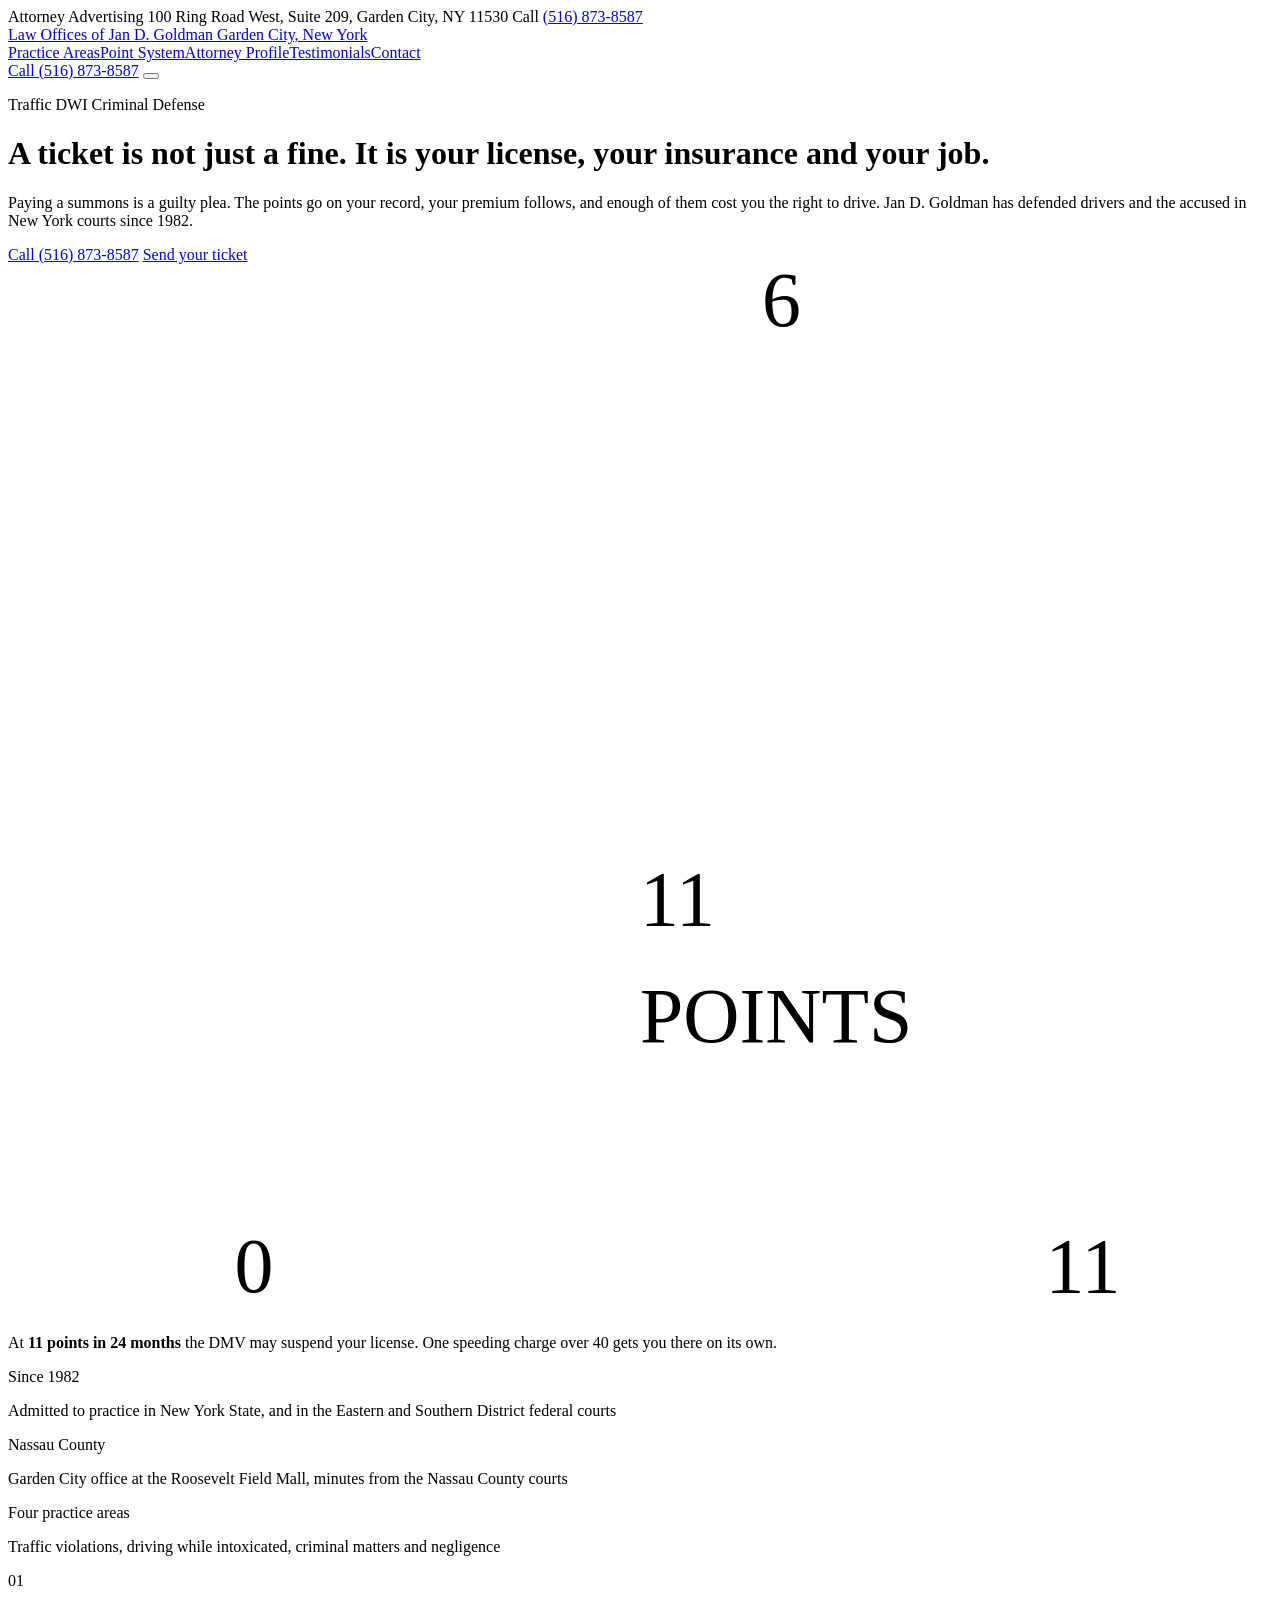
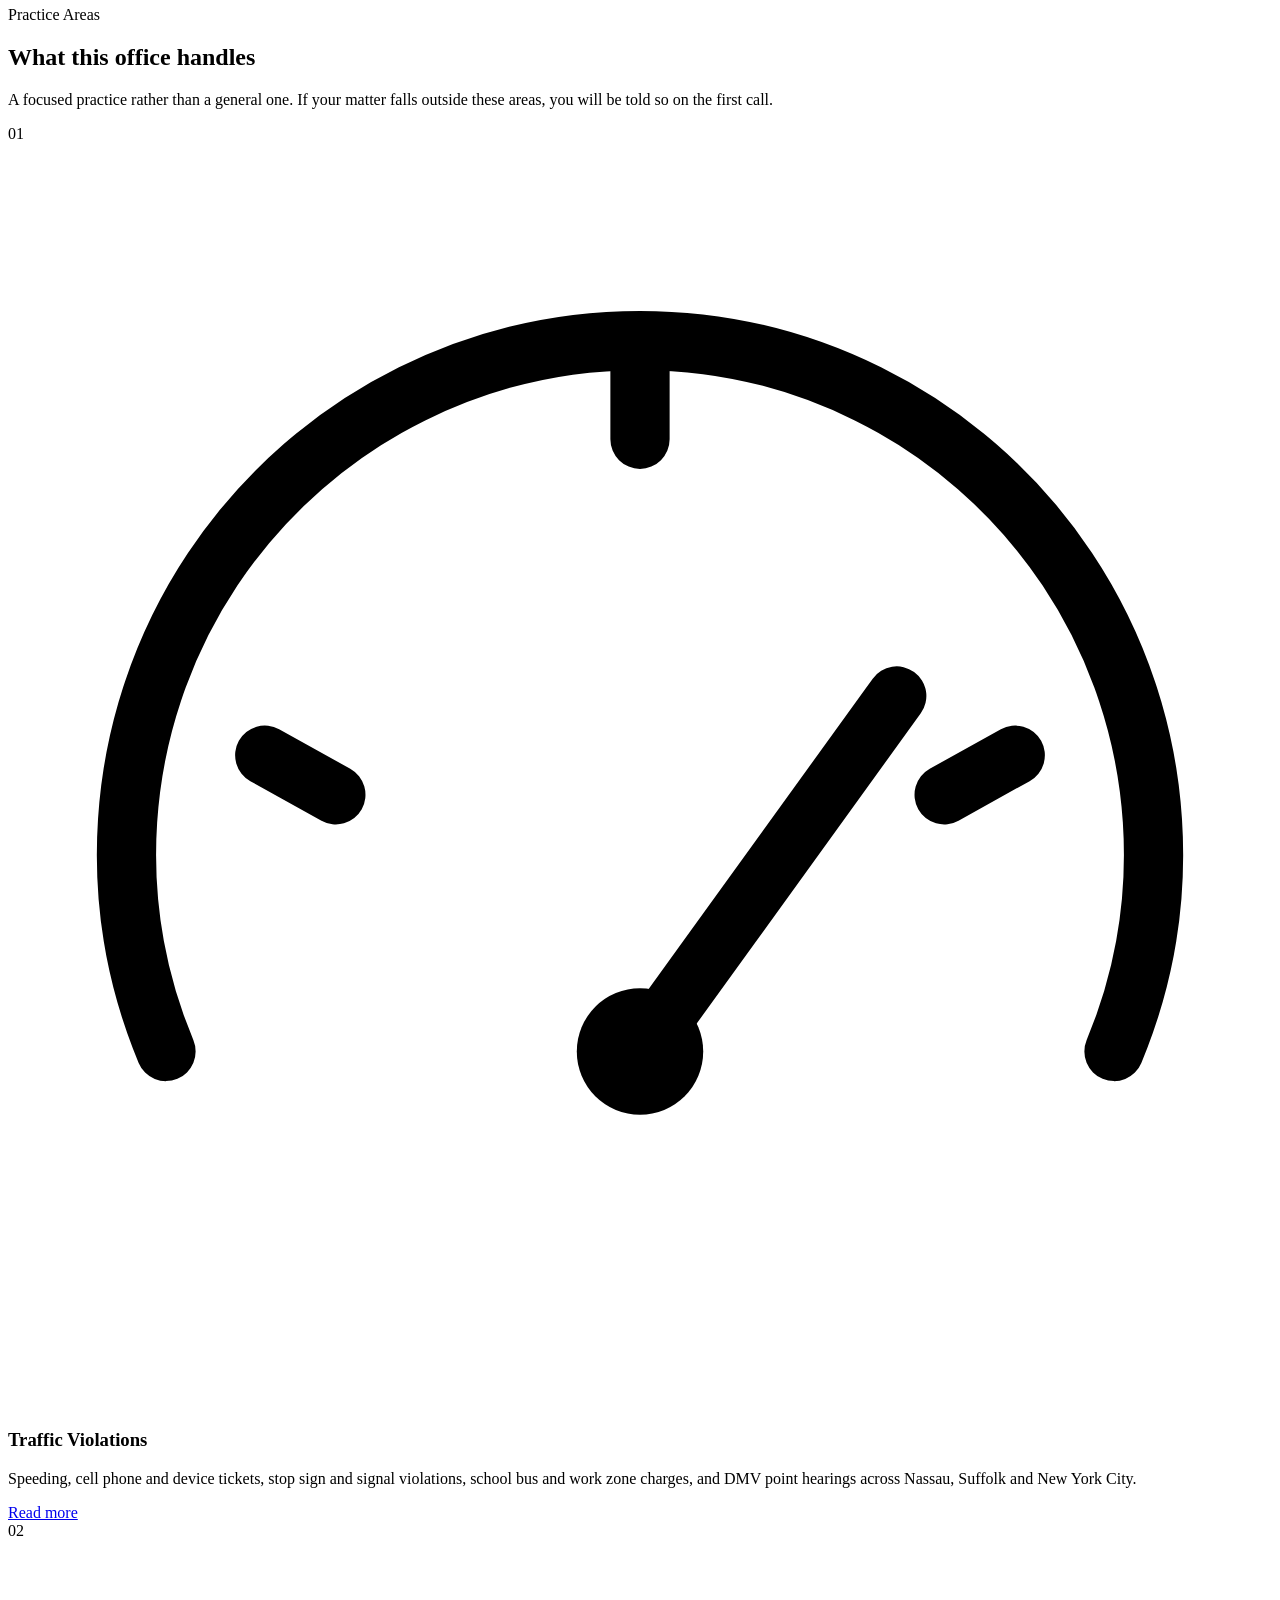
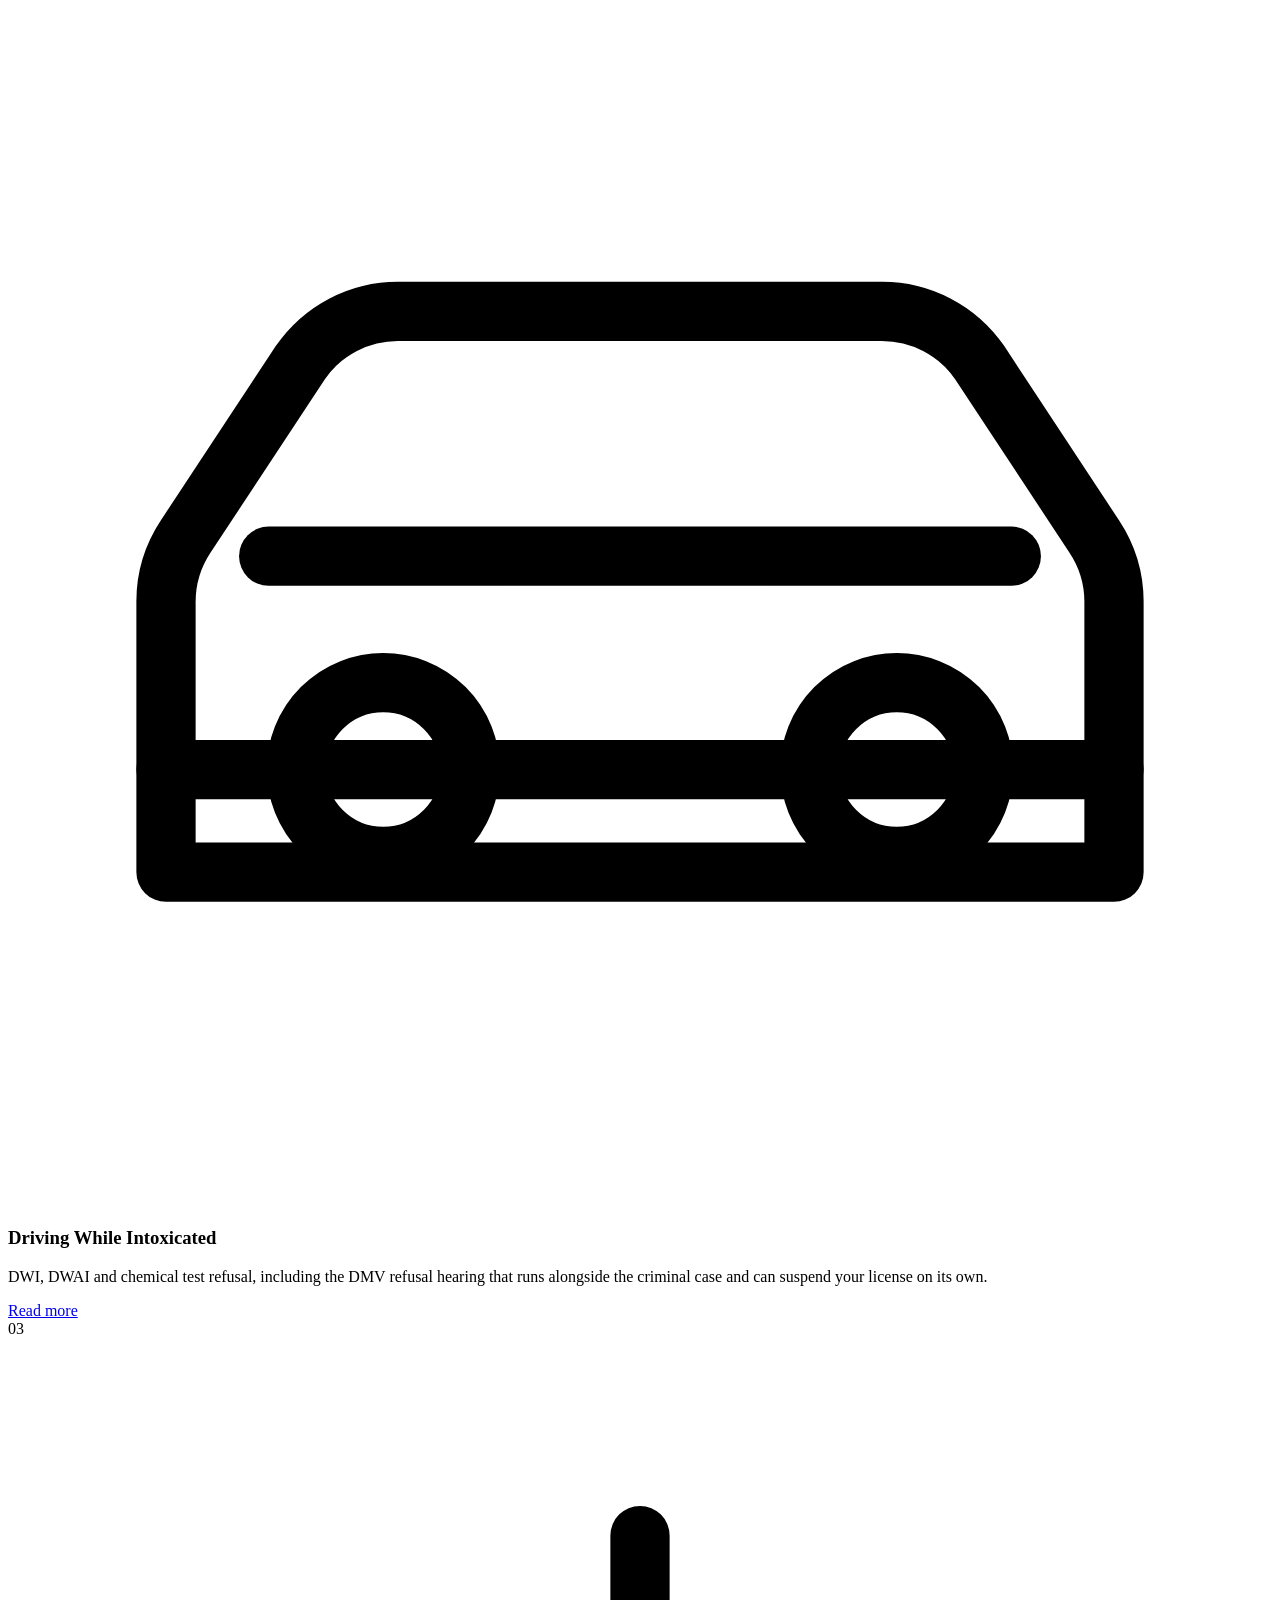
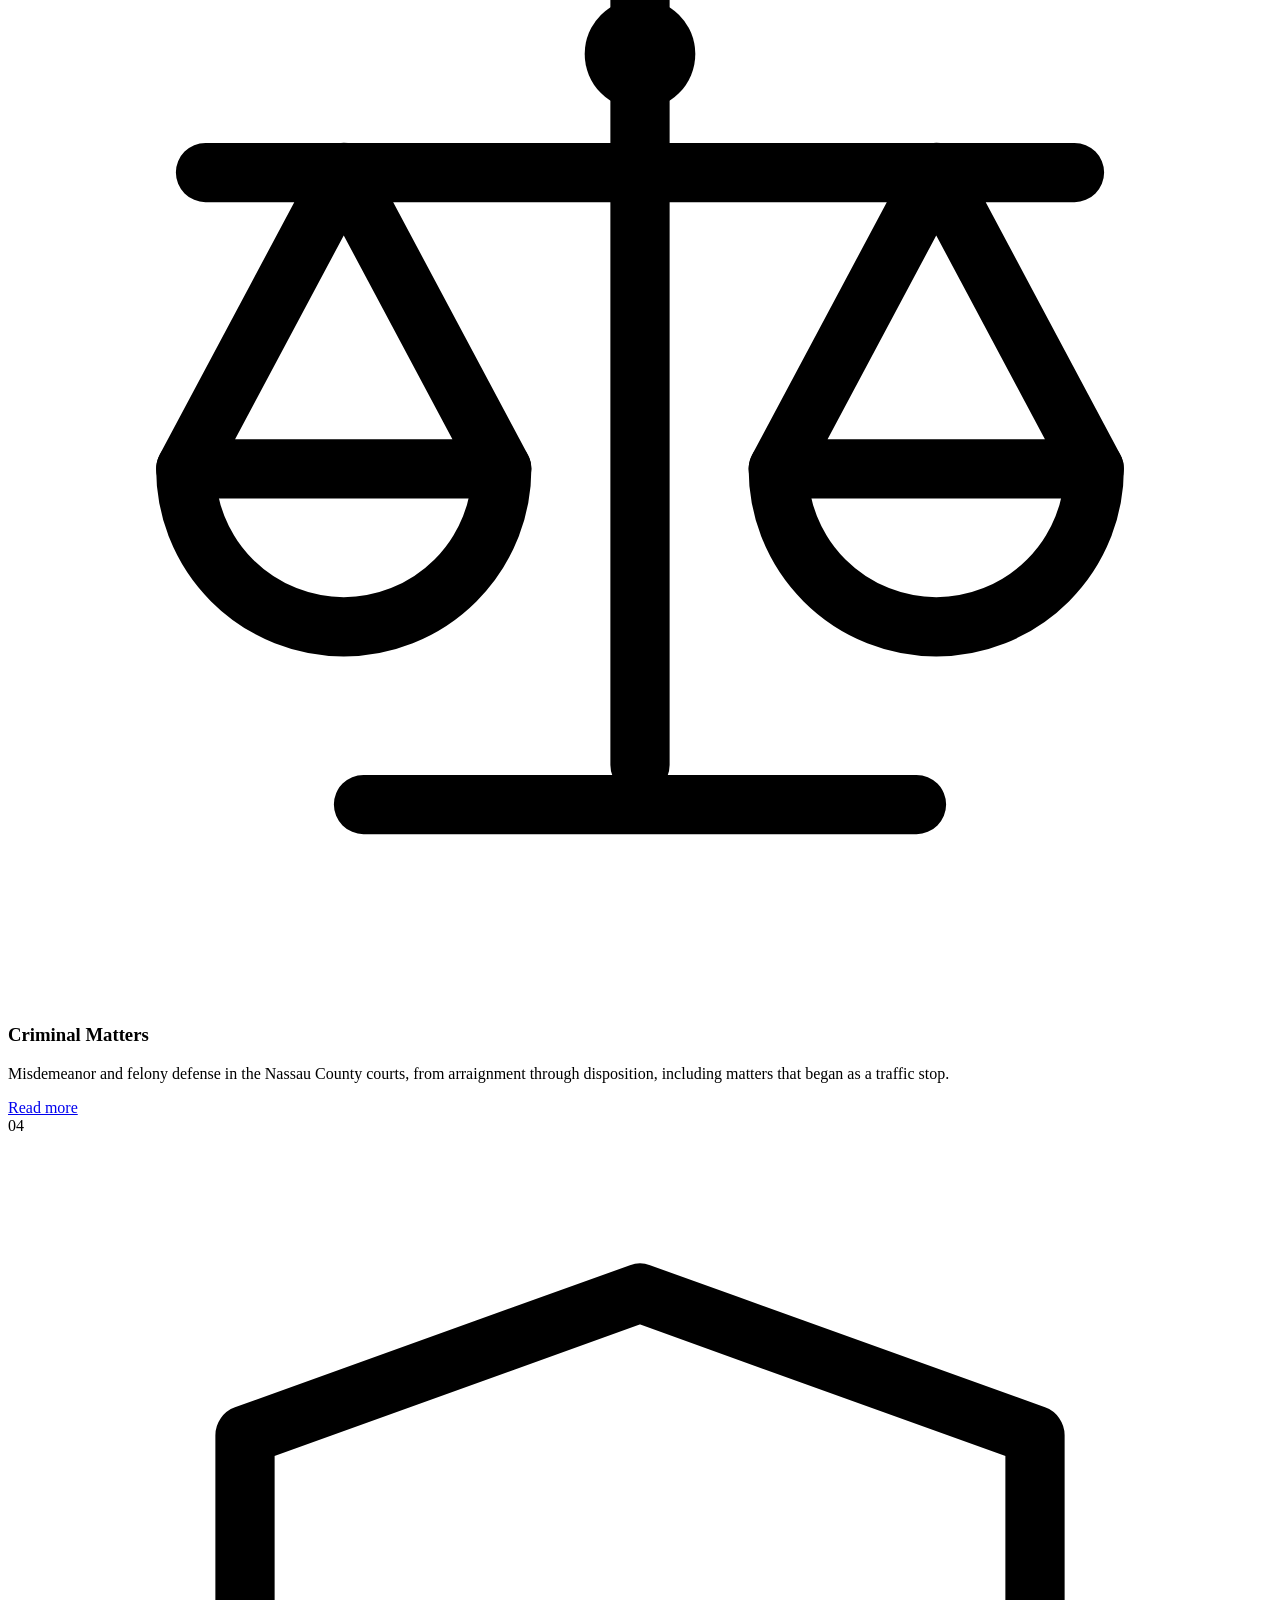
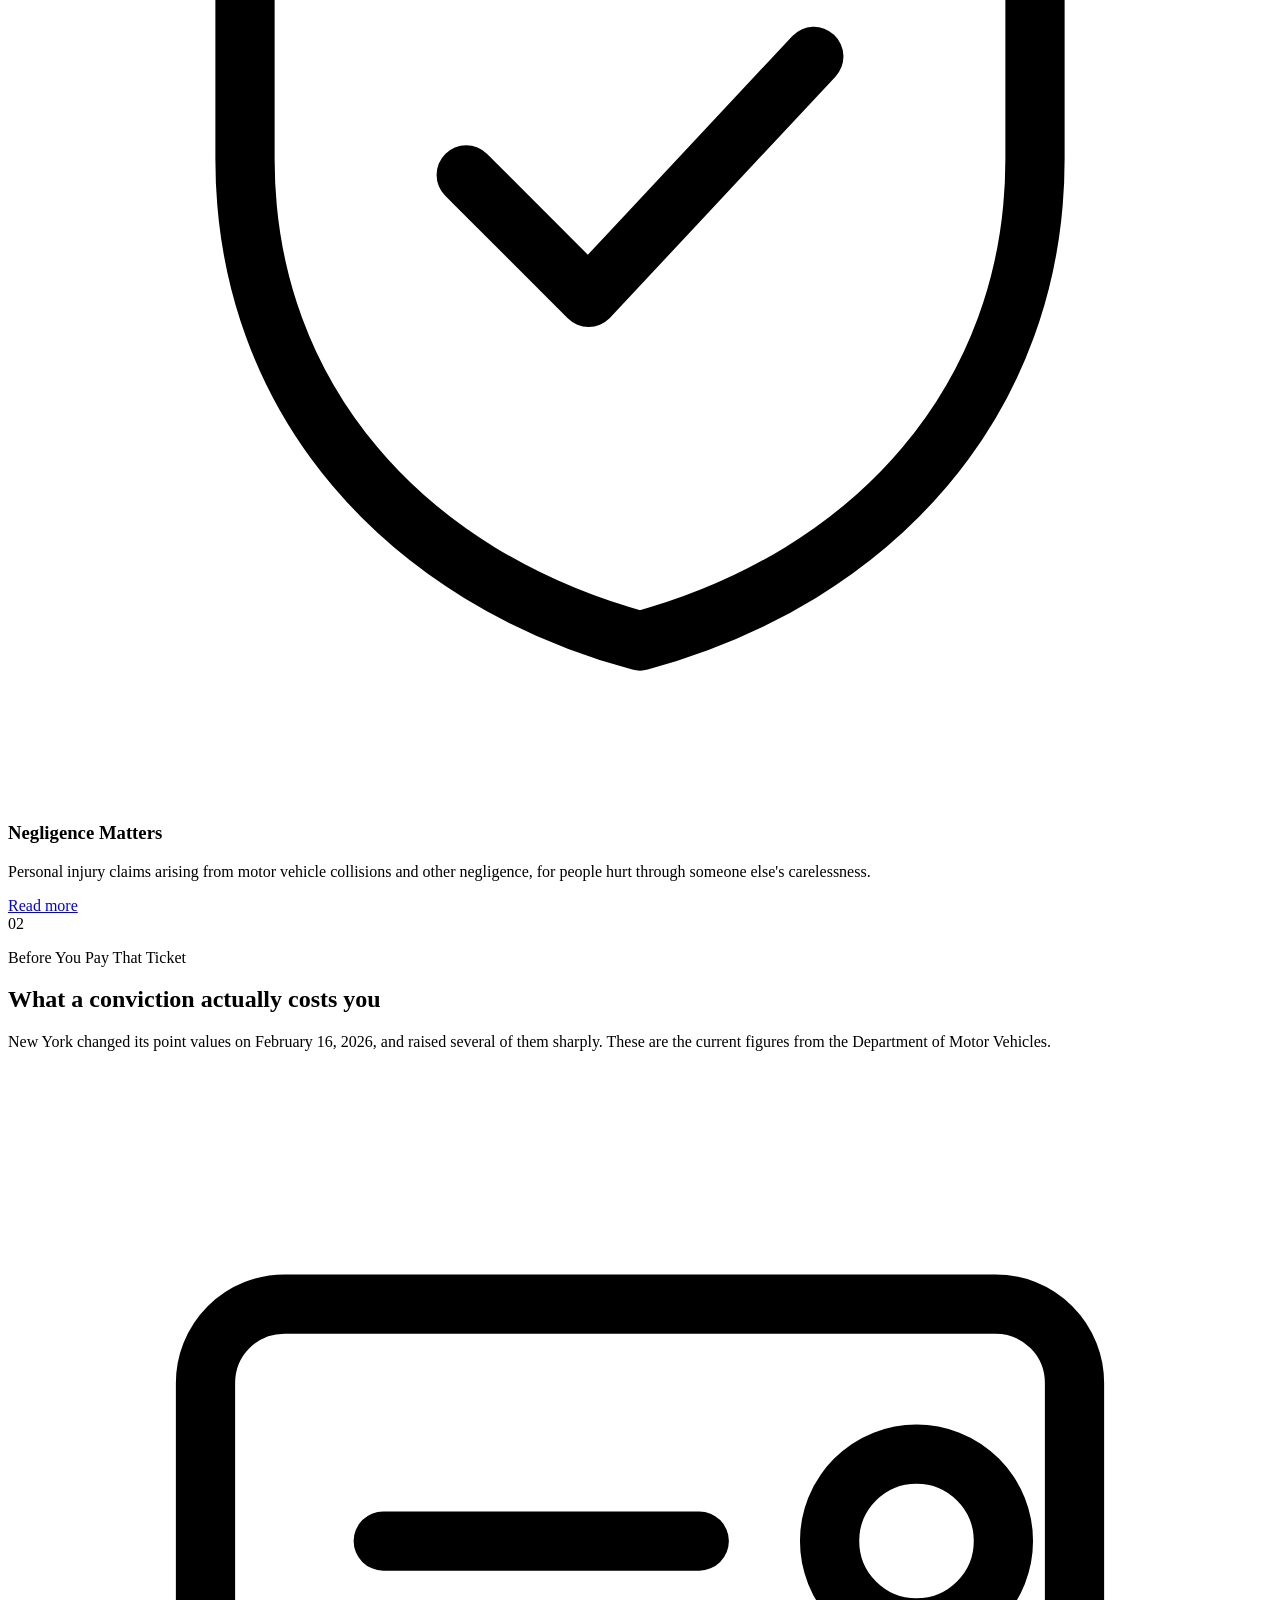
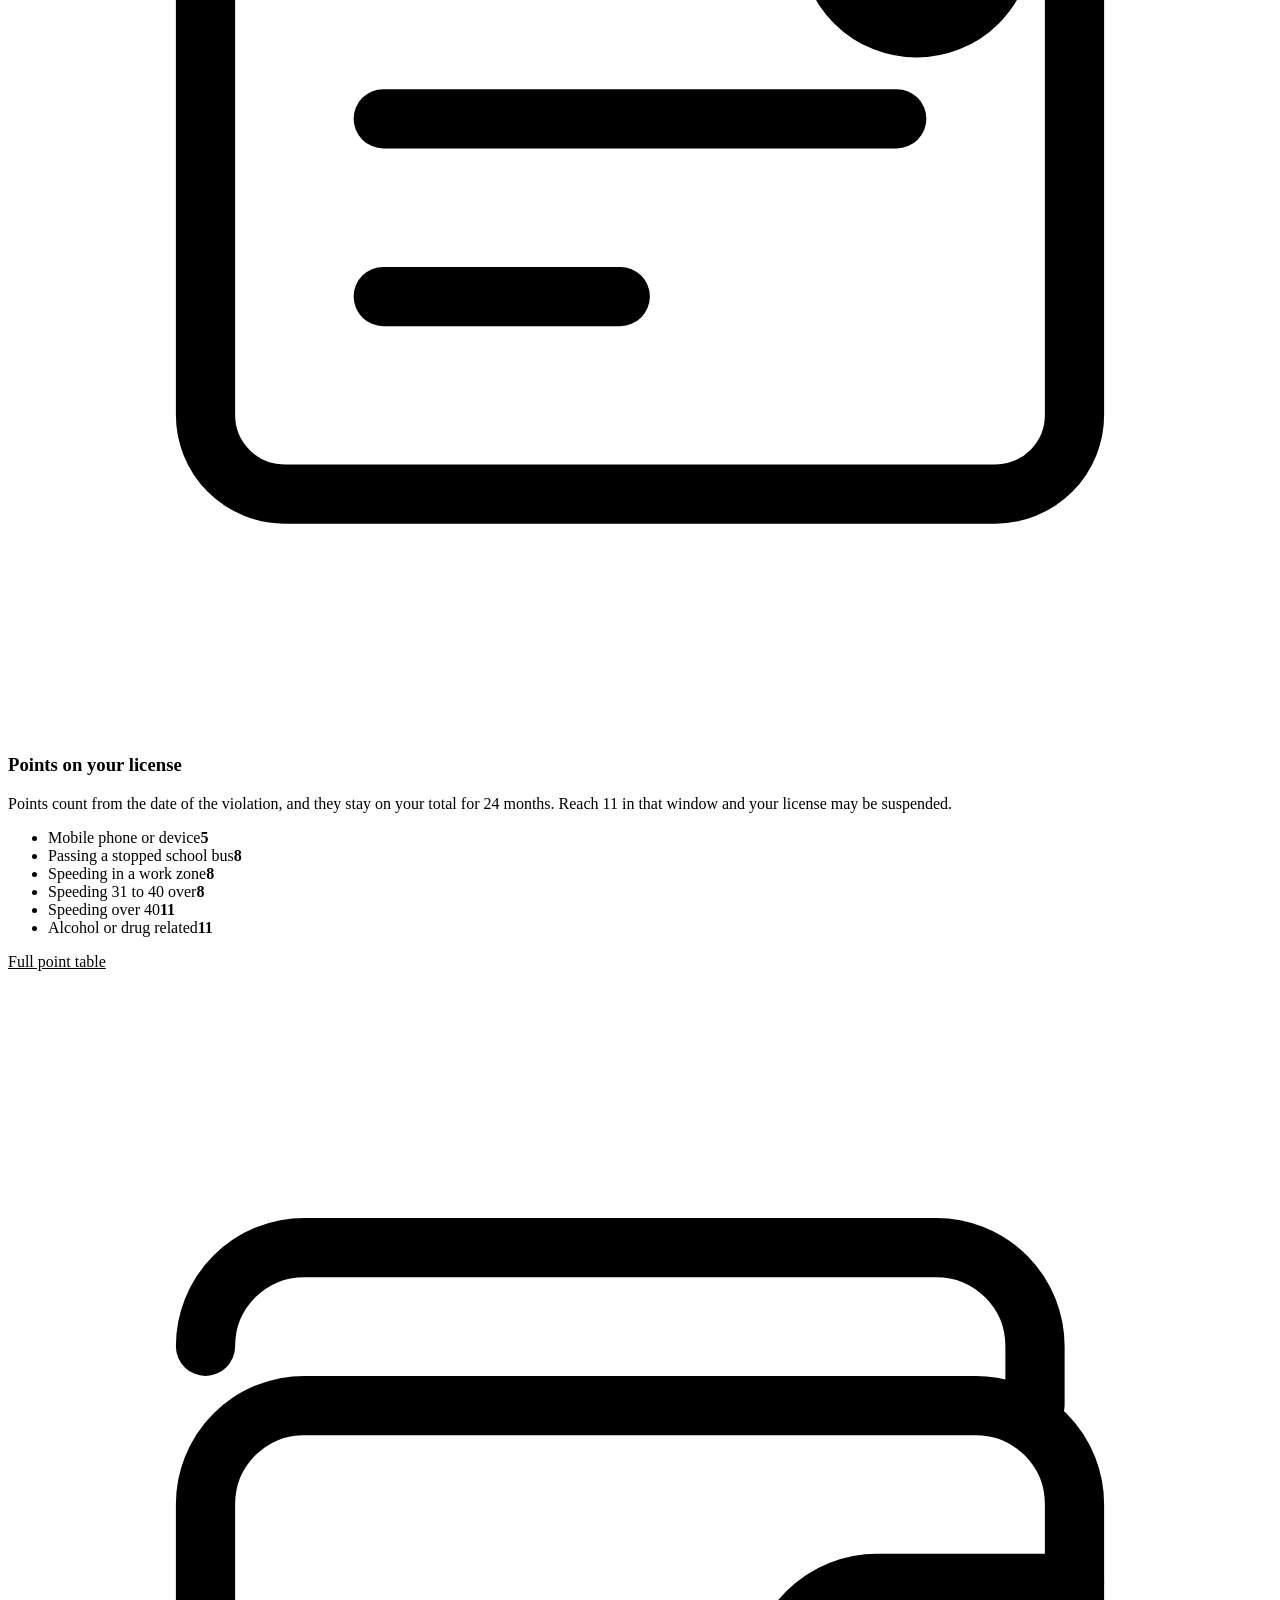
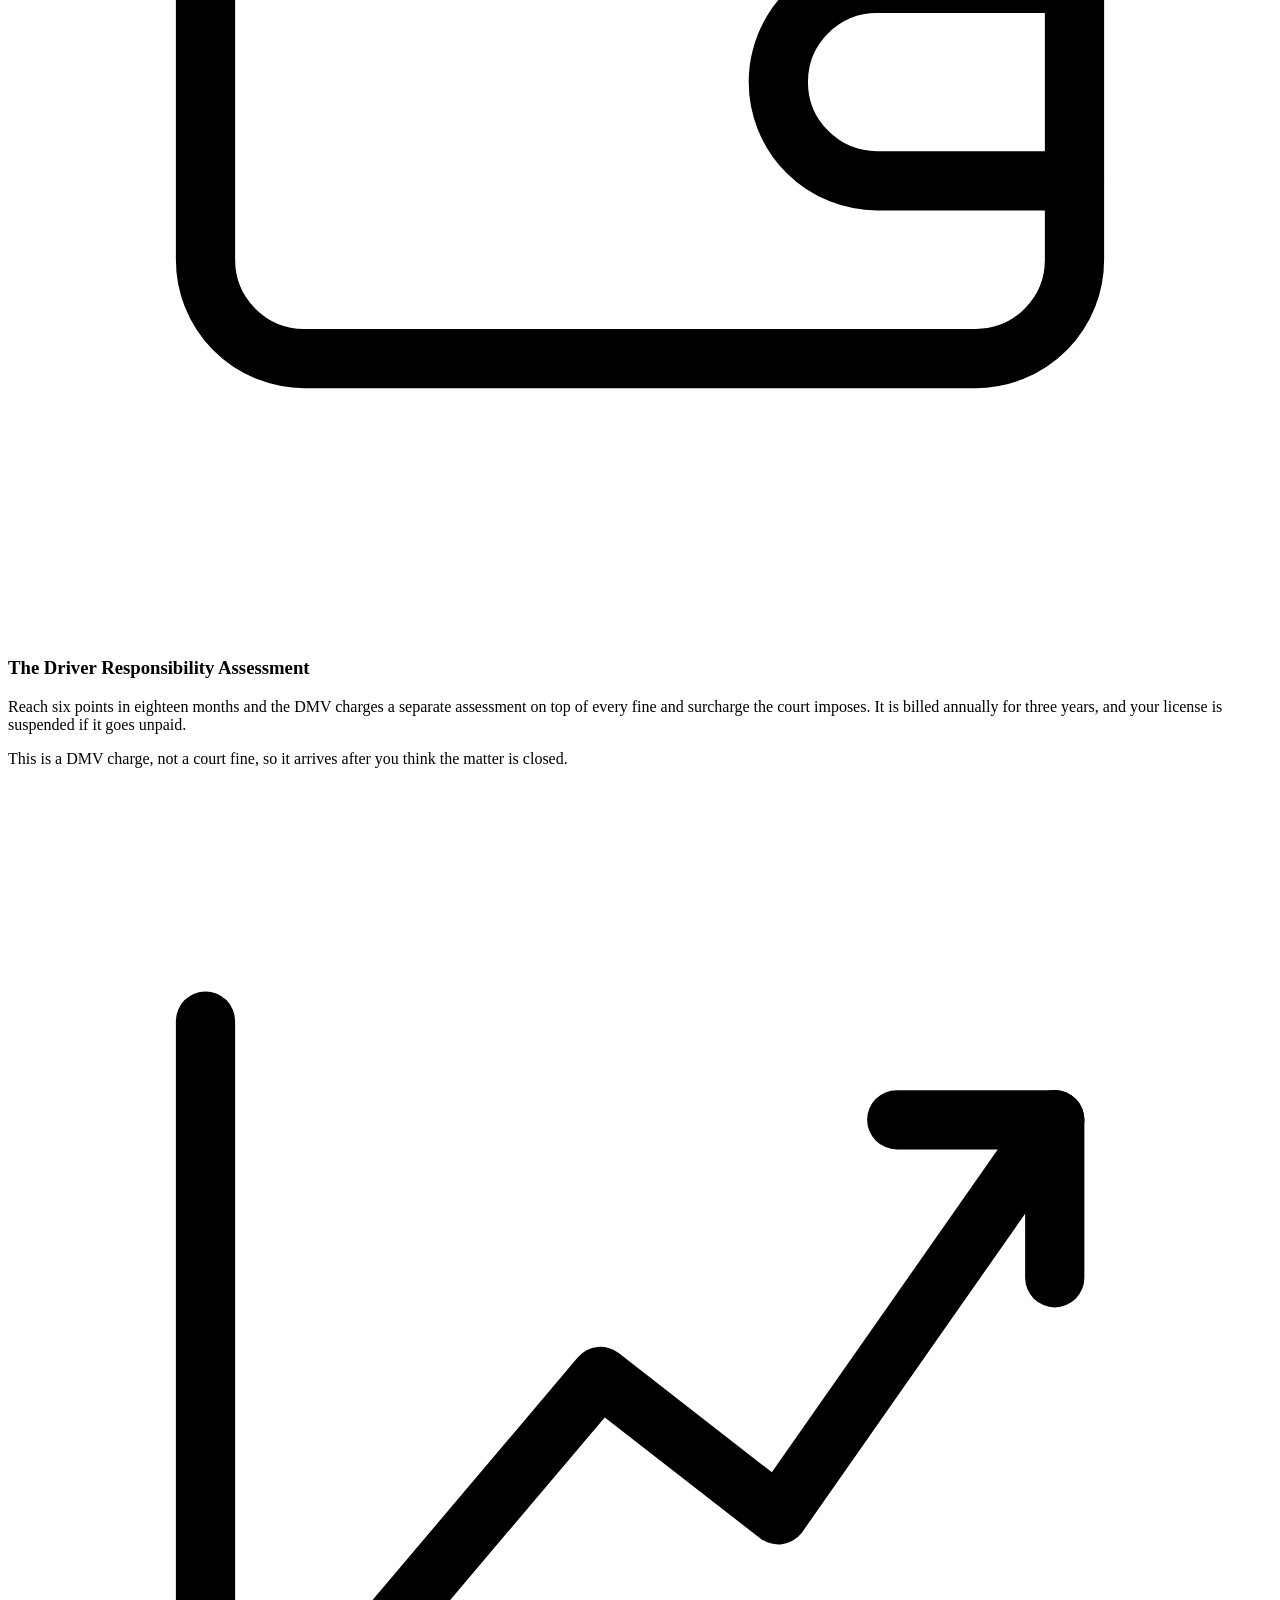
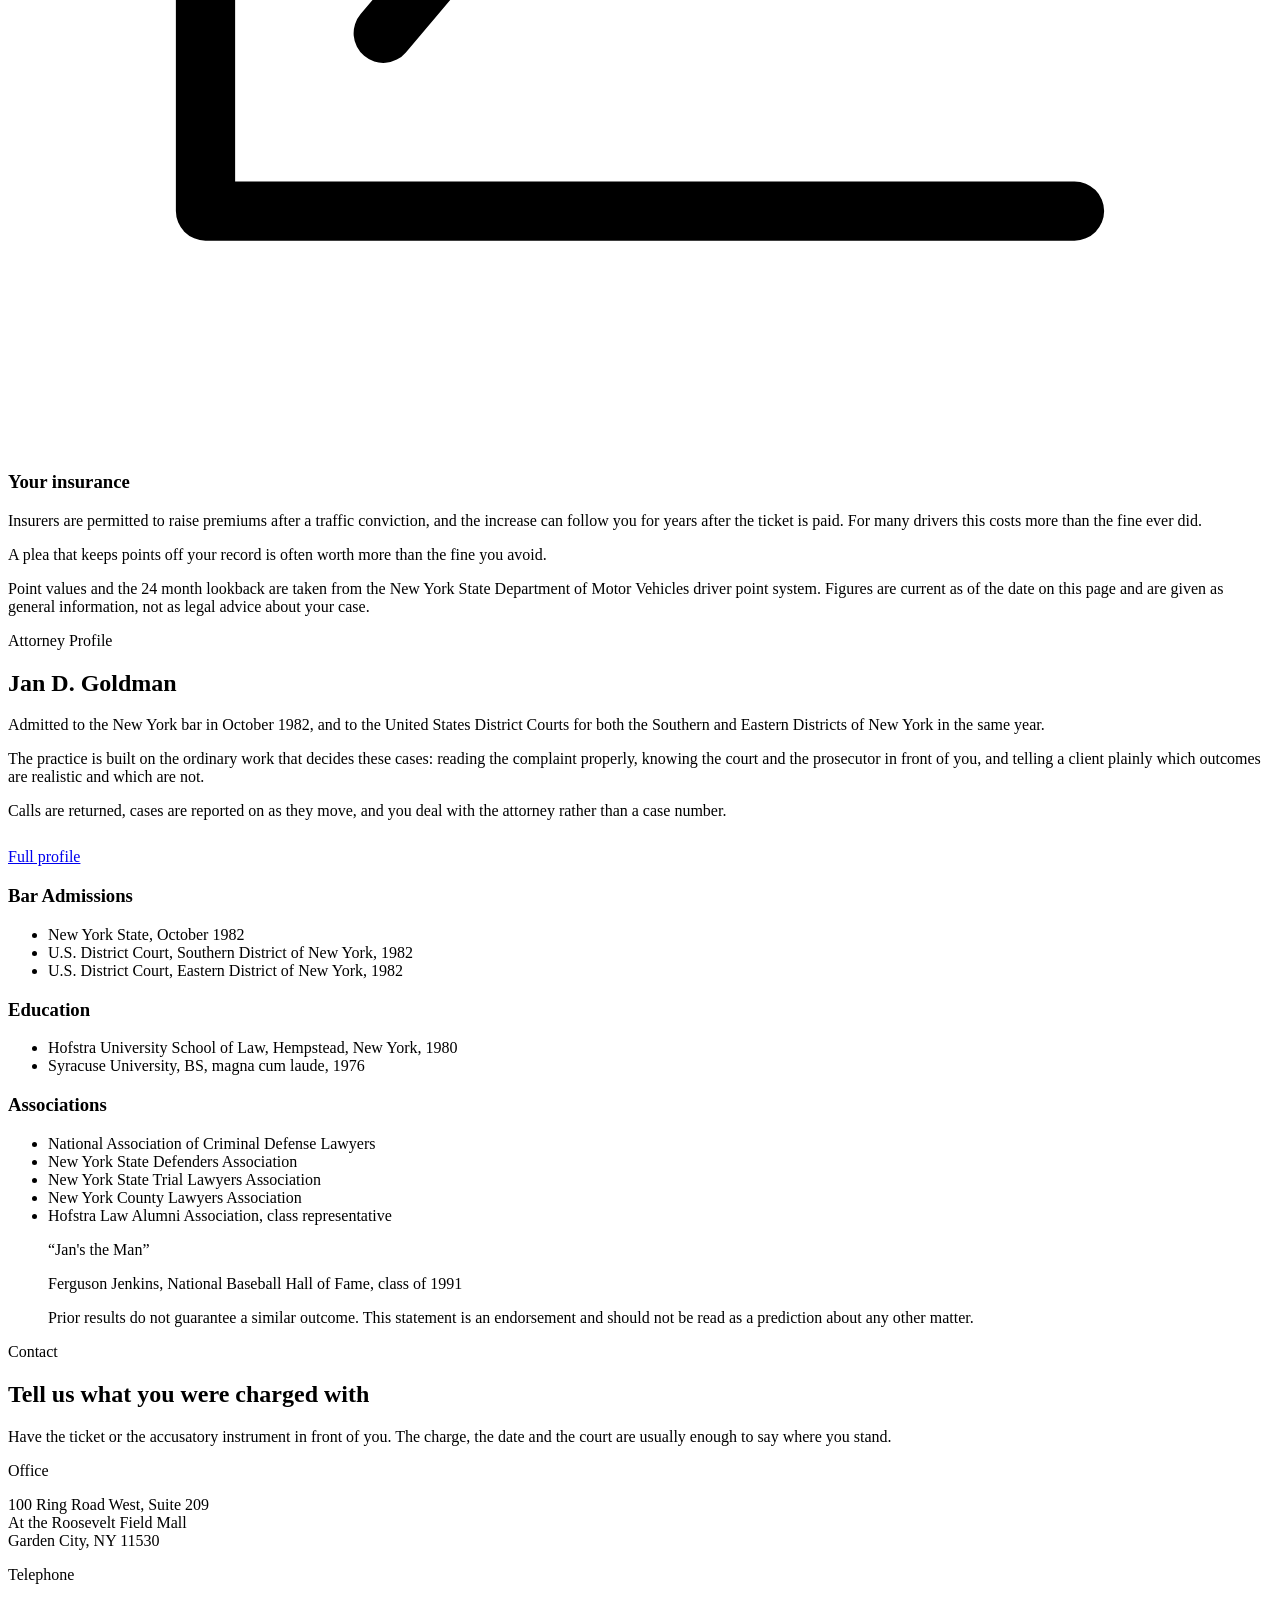
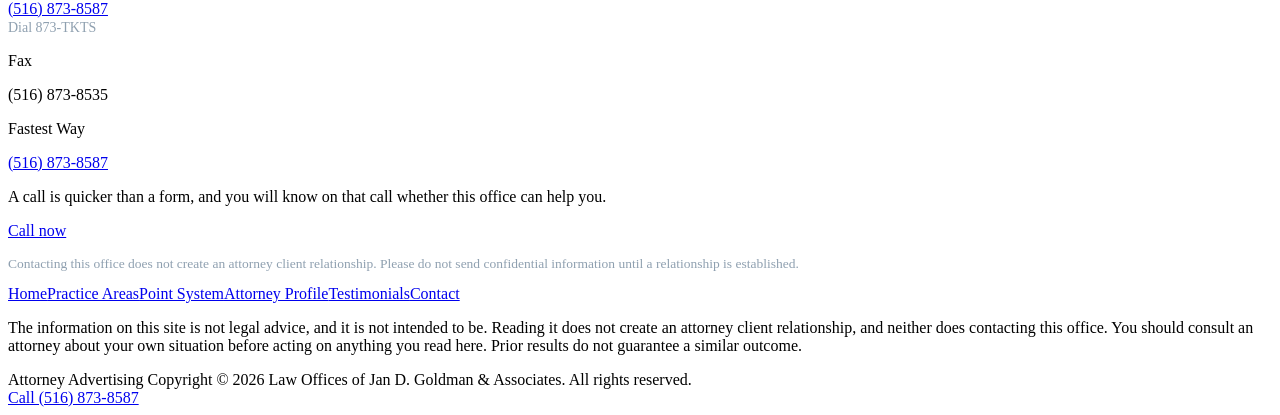
==== index.html @ 7fe84096 "Add the six rebuilt pages" ====
<!DOCTYPE html>
<html lang="en">
<head>
<meta charset="utf-8">
<meta name="viewport" content="width=device-width, initial-scale=1">
<title>Traffic, DWI and Criminal Defense in Garden City, NY | Law Offices of Jan D. Goldman</title>
<meta name="description" content="Nassau County traffic ticket, DWI and criminal defense. Jan D. Goldman has practiced law in New York since 1982. Garden City office at the Roosevelt Field Mall. Call (516) 873-8587.">
<meta name="robots" content="noindex, nofollow">
<link rel="canonical" href="https://jangoldman.com/index.html">
<link rel="icon" href="data:image/svg+xml,%3Csvg xmlns='http://www.w3.org/2000/svg' viewBox='0 0 32 32'%3E%3Crect width='32' height='32' fill='%230B1A28'/%3E%3Ctext x='16' y='22' font-family='Georgia,serif' font-size='17' fill='%23C2994F' text-anchor='middle'%3EG%3C/text%3E%3C/svg%3E">
<meta property="og:title" content="Traffic, DWI and Criminal Defense in Garden City, NY | Law Offices of Jan D. Goldman">
<meta property="og:description" content="Nassau County traffic ticket, DWI and criminal defense. Jan D. Goldman has practiced law in New York since 1982. Garden City office at the Roosevelt Field Mall. Call (516) 873-8587.">
<meta property="og:type" content="website">
<meta property="og:url" content="https://jangoldman.com/index.html">
<script>document.documentElement.className+=" js";</script>
<link rel="stylesheet" href="assets/site.css">
<style>
.skip{position:absolute;left:-9999px;top:0;background:var(--brass);color:#14202B;padding:12px 18px;z-index:99;font-weight:700}
.skip:focus{left:8px;top:8px}
</style>
</head>
<body>
<div class="progress"></div>
<a class="skip" href="#main">Skip to content</a>
<div class="util">
  <div class="wrap">
    <span class="adv">Attorney Advertising</span>
    <span class="loc">100 Ring Road West, Suite 209, Garden City, NY 11530</span>
    <span>Call <a href="tel:+15168738587">(516) 873-8587</a></span>
  </div>
</div>

<header>
  <div class="wrap">
    <a class="brand" href="index.html">
      <span class="n">Law Offices of Jan D. Goldman</span>
      <span class="s">Garden City, New York</span>
    </a>
    <nav id="nav"><a href="practice.htm">Practice Areas</a><a href="rep.htm">Point System</a><a href="profile.htm">Attorney Profile</a><a href="Testimonials.htm">Testimonials</a><a href="contact.htm">Contact</a></nav>
    <a class="btn btn-brass" href="tel:+15168738587">Call (516) 873-8587</a>
    <button class="menu-btn" id="menuBtn" aria-label="Open menu" aria-expanded="false" aria-controls="nav"><span></span></button>
  </div>
</header>
<main id="main">
<div class="hero">
  <div class="wrap">
   <div class="hero-grid">
    <div>
    <p class="eyebrow rv">Traffic <span class="chev"></span> DWI <span class="chev"></span> Criminal Defense</p>
    <h1 class="rv rv-d1">A ticket is not just a fine. It is your license, your insurance and your job.</h1>
    <p class="lede rv rv-d2">Paying a summons is a guilty plea. The points go on your record, your premium follows, and enough of them cost you the right to drive. Jan D. Goldman has defended drivers and the accused in New York courts since 1982.</p>
    <div class="cta rv rv-d3">
      <a class="btn btn-brass" href="tel:+15168738587">Call (516) 873-8587</a>
      <a class="btn btn-ghost" href="contact.htm">Send your ticket <span class="chev"></span></a>
    </div>
    </div>
    <div class="gauge-wrap gauge-host rv">
      <svg class="gauge" viewBox="0 6 260 216" role="img" aria-label="At eleven points within twenty four months the DMV may suspend a New York license.">
        <defs>
          <linearGradient id="gaugeGrad" x1="0" y1="1" x2="1" y2="0">
            <stop offset="0%" stop-color="#7E6129"/>
            <stop offset="55%" stop-color="#C2994F"/>
            <stop offset="100%" stop-color="#E7C98A"/>
          </linearGradient>
        </defs>
        <circle class="track" cx="130" cy="130" r="100" fill="none" stroke-width="12"
                transform="rotate(135 130 130)" stroke-dasharray="471.24 628.32"/>
        <circle class="fill" cx="130" cy="130" r="100" fill="none" stroke-width="12"
                transform="rotate(135 130 130)" stroke-dasharray="471.24 628.32"
                stroke-dashoffset="471.24" data-len="471.24"/>
        <line class="tickmaj" x1="69.9" y1="190.1" x2="60.7" y2="199.3" stroke-width="1.6"/><text class="lbl" x="46.6" y="217.4">0</text><line class="tick" x1="44.7" y1="161.8" x2="38.2" y2="164.2" stroke-width="1"/><line class="tick" x1="39.2" y1="123.5" x2="32.2" y2="123.0" stroke-width="1"/><line class="tickmaj" x1="55.4" y1="89.3" x2="44.0" y2="83.0" stroke-width="1.6"/><line class="tick" x1="75.5" y1="57.2" x2="71.3" y2="51.5" stroke-width="1"/><line class="tick" x1="110.7" y1="41.1" x2="109.2" y2="34.2" stroke-width="1"/><line class="tickmaj" x1="148.1" y1="46.9" x2="150.8" y2="34.2" stroke-width="1.6"/><text class="lbl" x="155.1" y="18.7">6</text><line class="tick" x1="184.5" y1="57.2" x2="188.7" y2="51.5" stroke-width="1"/><line class="tick" x1="209.9" y1="86.4" x2="216.0" y2="83.0" stroke-width="1"/><line class="tickmaj" x1="214.8" y1="123.9" x2="227.8" y2="123.0" stroke-width="1.6"/><line class="tick" x1="215.3" y1="161.8" x2="221.8" y2="164.2" stroke-width="1"/><line class="tickmaj" x1="190.1" y1="190.1" x2="199.3" y2="199.3" stroke-width="1.6"/><text class="lbl" x="213.4" y="217.4">11</text>
        <text class="big" x="130" y="142"><tspan class="readout">11</tspan></text>
        <text class="cap" x="130" y="166">POINTS</text>
        <line class="needle" x1="130" y1="72" x2="130" y2="42" style="transform:rotate(135deg)"/>
      </svg>
      <p class="gauge-note">At <b>11 points in 24 months</b> the DMV may suspend your license. One speeding charge over 40 gets you there on its own.</p>
    </div>
   </div>
    <div class="facts rv">
      <div><p class="k">Since 1982</p><p class="v">Admitted to practice in New York State, and in the Eastern and Southern District federal courts</p></div>
      <div><p class="k">Nassau County</p><p class="v">Garden City office at the Roosevelt Field Mall, minutes from the Nassau County courts</p></div>
      <div><p class="k">Four practice areas</p><p class="v">Traffic violations, driving while intoxicated, criminal matters and negligence</p></div>
    </div>
  </div>
</div>

<section>
  <div class="wrap">
    <div class="sec-head">
      <span class="ghost" aria-hidden="true">01</span>
      <p class="eyebrow">Practice Areas</p>
      <h2>What this office handles</h2>
      <p>A focused practice rather than a general one. If your matter falls outside these areas, you will be told so on the first call.</p>
    </div>
    <div class="areas">
      <article class="area rv">
        <span class="tag" aria-hidden="true">01</span>
        <span class="ico"><svg viewBox="0 0 32 32" fill="none" stroke="currentColor" stroke-width="1.5" stroke-linecap="round" stroke-linejoin="round" aria-hidden="true"><path d="M4 23a13 13 0 1 1 24 0"/><path d="M16 23l6.5-9"/><circle cx="16" cy="23" r="1.6" fill="currentColor" stroke="none"/><path d="M6.5 15.5l1.8 1M16 5.5v2M25.5 15.5l-1.8 1"/></svg></span>
        <h3>Traffic Violations</h3>
        <p>Speeding, cell phone and device tickets, stop sign and signal violations, school bus and work zone charges, and DMV point hearings across Nassau, Suffolk and New York City.</p>
        <a class="more" href="practice.htm#traffic">Read more <span class="chev"></span></a>
      </article>
      <article class="area rv rv-d1">
        <span class="tag" aria-hidden="true">02</span>
        <span class="ico"><svg viewBox="0 0 32 32" fill="none" stroke="currentColor" stroke-width="1.5" stroke-linecap="round" stroke-linejoin="round" aria-hidden="true"><path d="M4 21v-4.2a3 3 0 0 1 .5-1.7l2.9-4.4A3 3 0 0 1 9.9 9.4h12.2a3 3 0 0 1 2.5 1.3l2.9 4.4a3 3 0 0 1 .5 1.7V21"/><path d="M4 21h24v2.6H4z"/><circle cx="9.5" cy="21" r="2.2"/><circle cx="22.5" cy="21" r="2.2"/><path d="M6.6 15.6h18.8"/></svg></span>
        <h3>Driving While Intoxicated</h3>
        <p>DWI, DWAI and chemical test refusal, including the DMV refusal hearing that runs alongside the criminal case and can suspend your license on its own.</p>
        <a class="more" href="practice.htm#dwi">Read more <span class="chev"></span></a>
      </article>
      <article class="area rv rv-d2">
        <span class="tag" aria-hidden="true">03</span>
        <span class="ico"><svg viewBox="0 0 32 32" fill="none" stroke="currentColor" stroke-width="1.5" stroke-linecap="round" stroke-linejoin="round" aria-hidden="true"><path d="M16 5v21M9 27h14M5 11h22M8.5 11l-4 7.5h8zM23.5 11l-4 7.5h8z"/><path d="M4.5 18.5a4 4 0 0 0 8 0M19.5 18.5a4 4 0 0 0 8 0"/><circle cx="16" cy="8" r="1.4" fill="currentColor" stroke="none"/></svg></span>
        <h3>Criminal Matters</h3>
        <p>Misdemeanor and felony defense in the Nassau County courts, from arraignment through disposition, including matters that began as a traffic stop.</p>
        <a class="more" href="practice.htm#criminal">Read more <span class="chev"></span></a>
      </article>
      <article class="area rv rv-d3">
        <span class="tag" aria-hidden="true">04</span>
        <span class="ico"><svg viewBox="0 0 32 32" fill="none" stroke="currentColor" stroke-width="1.5" stroke-linecap="round" stroke-linejoin="round" aria-hidden="true"><path d="M16 4l10 3.6v8.2c0 6.1-4.1 10.6-10 12.2-5.9-1.6-10-6.1-10-12.2V7.6z"/><path d="M11.6 16.2l3.1 3.1 5.7-6.1"/></svg></span>
        <h3>Negligence Matters</h3>
        <p>Personal injury claims arising from motor vehicle collisions and other negligence, for people hurt through someone else's carelessness.</p>
        <a class="more" href="practice.htm#negligence">Read more <span class="chev"></span></a>
      </article>
    </div>
  </div>
</section>

<section class="cost">
  <div class="wrap">
    <div class="sec-head">
      <span class="ghost" aria-hidden="true">02</span>
      <p class="eyebrow">Before You Pay That Ticket</p>
      <h2>What a conviction actually costs you</h2>
      <p>New York changed its point values on February 16, 2026, and raised several of them sharply. These are the current figures from the Department of Motor Vehicles.</p>
    </div>
    <div class="cost-grid">
      <article class="cost-card rv">
        <span class="ico"><svg viewBox="0 0 32 32" fill="none" stroke="currentColor" stroke-width="1.5" stroke-linecap="round" stroke-linejoin="round" aria-hidden="true"><rect x="5" y="6" width="22" height="20" rx="2"/><path d="M9.5 12h8M9.5 16.5h13M9.5 21h6"/><circle cx="23" cy="12" r="2.2"/></svg></span>
        <h3>Points on your license</h3>
        <p>Points count from the date of the violation, and they stay on your total for 24 months. Reach 11 in that window and your license may be suspended.</p>
        <ul class="pts">
          <li><span>Mobile phone or device</span><b>5</b></li>
          <li><span>Passing a stopped school bus</span><b>8</b></li>
          <li><span>Speeding in a work zone</span><b>8</b></li>
          <li><span>Speeding 31 to 40 over</span><b>8</b></li>
          <li><span>Speeding over 40</span><b>11</b></li>
          <li><span>Alcohol or drug related</span><b>11</b></li>
        </ul>
        <a class="more" href="rep.htm" style="color:var(--brass-soft)">Full point table <span class="chev"></span></a>
      </article>
      <article class="cost-card rv rv-d1">
        <span class="ico"><svg viewBox="0 0 32 32" fill="none" stroke="currentColor" stroke-width="1.5" stroke-linecap="round" stroke-linejoin="round" aria-hidden="true"><path d="M5 9.5A2.5 2.5 0 0 1 7.5 7h16A2.5 2.5 0 0 1 26 9.5V11"/><rect x="5" y="11" width="22" height="14" rx="2.5"/><path d="M27 15.5h-5a2.5 2.5 0 0 0 0 5h5"/></svg></span>
        <h3>The Driver Responsibility Assessment</h3>
        <p>Reach six points in eighteen months and the DMV charges a separate assessment on top of every fine and surcharge the court imposes. It is billed annually for three years, and your license is suspended if it goes unpaid.</p>
        <p style="margin-top:14px">This is a DMV charge, not a court fine, so it arrives after you think the matter is closed.</p>
      </article>
      <article class="cost-card rv rv-d2">
        <span class="ico"><svg viewBox="0 0 32 32" fill="none" stroke="currentColor" stroke-width="1.5" stroke-linecap="round" stroke-linejoin="round" aria-hidden="true"><path d="M5 26V6M5 26h22"/><path d="M9.5 21.5l5.5-6.5 4.5 3.5 7-10"/><path d="M26.5 8.5h-4M26.5 8.5v4"/></svg></span>
        <h3>Your insurance</h3>
        <p>Insurers are permitted to raise premiums after a traffic conviction, and the increase can follow you for years after the ticket is paid. For many drivers this costs more than the fine ever did.</p>
        <p style="margin-top:14px">A plea that keeps points off your record is often worth more than the fine you avoid.</p>
      </article>
    </div>
    <p class="cost-note">Point values and the 24 month lookback are taken from the New York State Department of Motor Vehicles driver point system. Figures are current as of the date on this page and are given as general information, not as legal advice about your case.</p>
  </div>
</section>

<section>
  <div class="wrap">
    <div class="att">
      <div class="bio">
        <p class="eyebrow" style="color:var(--brass-ink)">Attorney Profile</p>
        <h2>Jan D. Goldman</h2>
        <p>Admitted to the New York bar in October 1982, and to the United States District Courts for both the Southern and Eastern Districts of New York in the same year.</p>
        <p>The practice is built on the ordinary work that decides these cases: reading the complaint properly, knowing the court and the prosecutor in front of you, and telling a client plainly which outcomes are realistic and which are not.</p>
        <p>Calls are returned, cases are reported on as they move, and you deal with the attorney rather than a case number.</p>
        <p style="margin-top:28px"><a class="btn btn-ink" href="profile.htm">Full profile <span class="chev"></span></a></p>
      </div>
      <aside class="cred">
        <h3>Bar Admissions</h3>
        <ul>
          <li>New York State, October 1982</li>
          <li>U.S. District Court, Southern District of New York, 1982</li>
          <li>U.S. District Court, Eastern District of New York, 1982</li>
        </ul>
        <h3>Education</h3>
        <ul>
          <li>Hofstra University School of Law, Hempstead, New York, 1980</li>
          <li>Syracuse University, BS, magna cum laude, 1976</li>
        </ul>
        <h3>Associations</h3>
        <ul>
          <li>National Association of Criminal Defense Lawyers</li>
          <li>New York State Defenders Association</li>
          <li>New York State Trial Lawyers Association</li>
          <li>New York County Lawyers Association</li>
          <li>Hofstra Law Alumni Association, class representative</li>
        </ul>
      </aside>
    </div>
  </div>
</section>

<section class="quote">
  <div class="wrap">
    <blockquote>
      <q>Jan's the Man</q>
      <p class="by">Ferguson Jenkins, National Baseball Hall of Fame, class of 1991</p>
      <p class="disc">Prior results do not guarantee a similar outcome. This statement is an endorsement and should not be read as a prediction about any other matter.</p>
    </blockquote>
  </div>
</section>

<section class="contact">
  <div class="wrap">
    <div class="contact-grid">
      <div>
        <p class="eyebrow">Contact</p>
        <h2>Tell us what you were charged with</h2>
        <p class="lede">Have the ticket or the accusatory instrument in front of you. The charge, the date and the court are usually enough to say where you stand.</p>
        <div class="dl">
          <div class="row"><p class="t">Office</p><p class="d">100 Ring Road West, Suite 209<br>At the Roosevelt Field Mall<br>Garden City, NY 11530</p></div>
          <div class="row"><p class="t">Telephone</p><p class="d"><a href="tel:+15168738587">(516) 873-8587</a><br><span style="color:#8FA0B0;font-size:14px">Dial 873-TKTS</span></p></div>
          <div class="row"><p class="t">Fax</p><p class="d">(516) 873-8535</p></div>
        </div>
      </div>
      <aside class="callbox">
        <p class="eyebrow">Fastest Way</p>
        <p class="big"><a href="tel:+15168738587">(516) 873-8587</a></p>
        <p class="sub">A call is quicker than a form, and you will know on that call whether this office can help you.</p>
        <a class="btn btn-brass" href="tel:+15168738587" style="width:100%">Call now</a>
        <p style="margin-top:16px;font-size:13.5px;color:#8FA0B0">Contacting this office does not create an attorney client relationship. Please do not send confidential information until a relationship is established.</p>
      </aside>
    </div>
  </div>
</section></main>

<footer>
  <div class="wrap">
    <div class="fnav"><a href="index.html">Home</a><a href="practice.htm">Practice Areas</a><a href="rep.htm">Point System</a><a href="profile.htm">Attorney Profile</a><a href="Testimonials.htm">Testimonials</a><a href="contact.htm">Contact</a></div>
    <p class="fdisc">The information on this site is not legal advice, and it is not intended to be. Reading it does not create an attorney client relationship, and neither does contacting this office. You should consult an attorney about your own situation before acting on anything you read here. Prior results do not guarantee a similar outcome.</p>
    <div class="fmeta">
      <span class="adv">Attorney Advertising</span>
      <span>Copyright &copy; <span id="yr">2026</span> Law Offices of Jan D. Goldman &amp; Associates. All rights reserved.</span>
    </div>
  </div>
</footer>

<div class="sticky-call"><a href="tel:+15168738587">Call (516) 873-8587</a></div>

<script src="assets/site.js" defer></script>
</body>
</html>
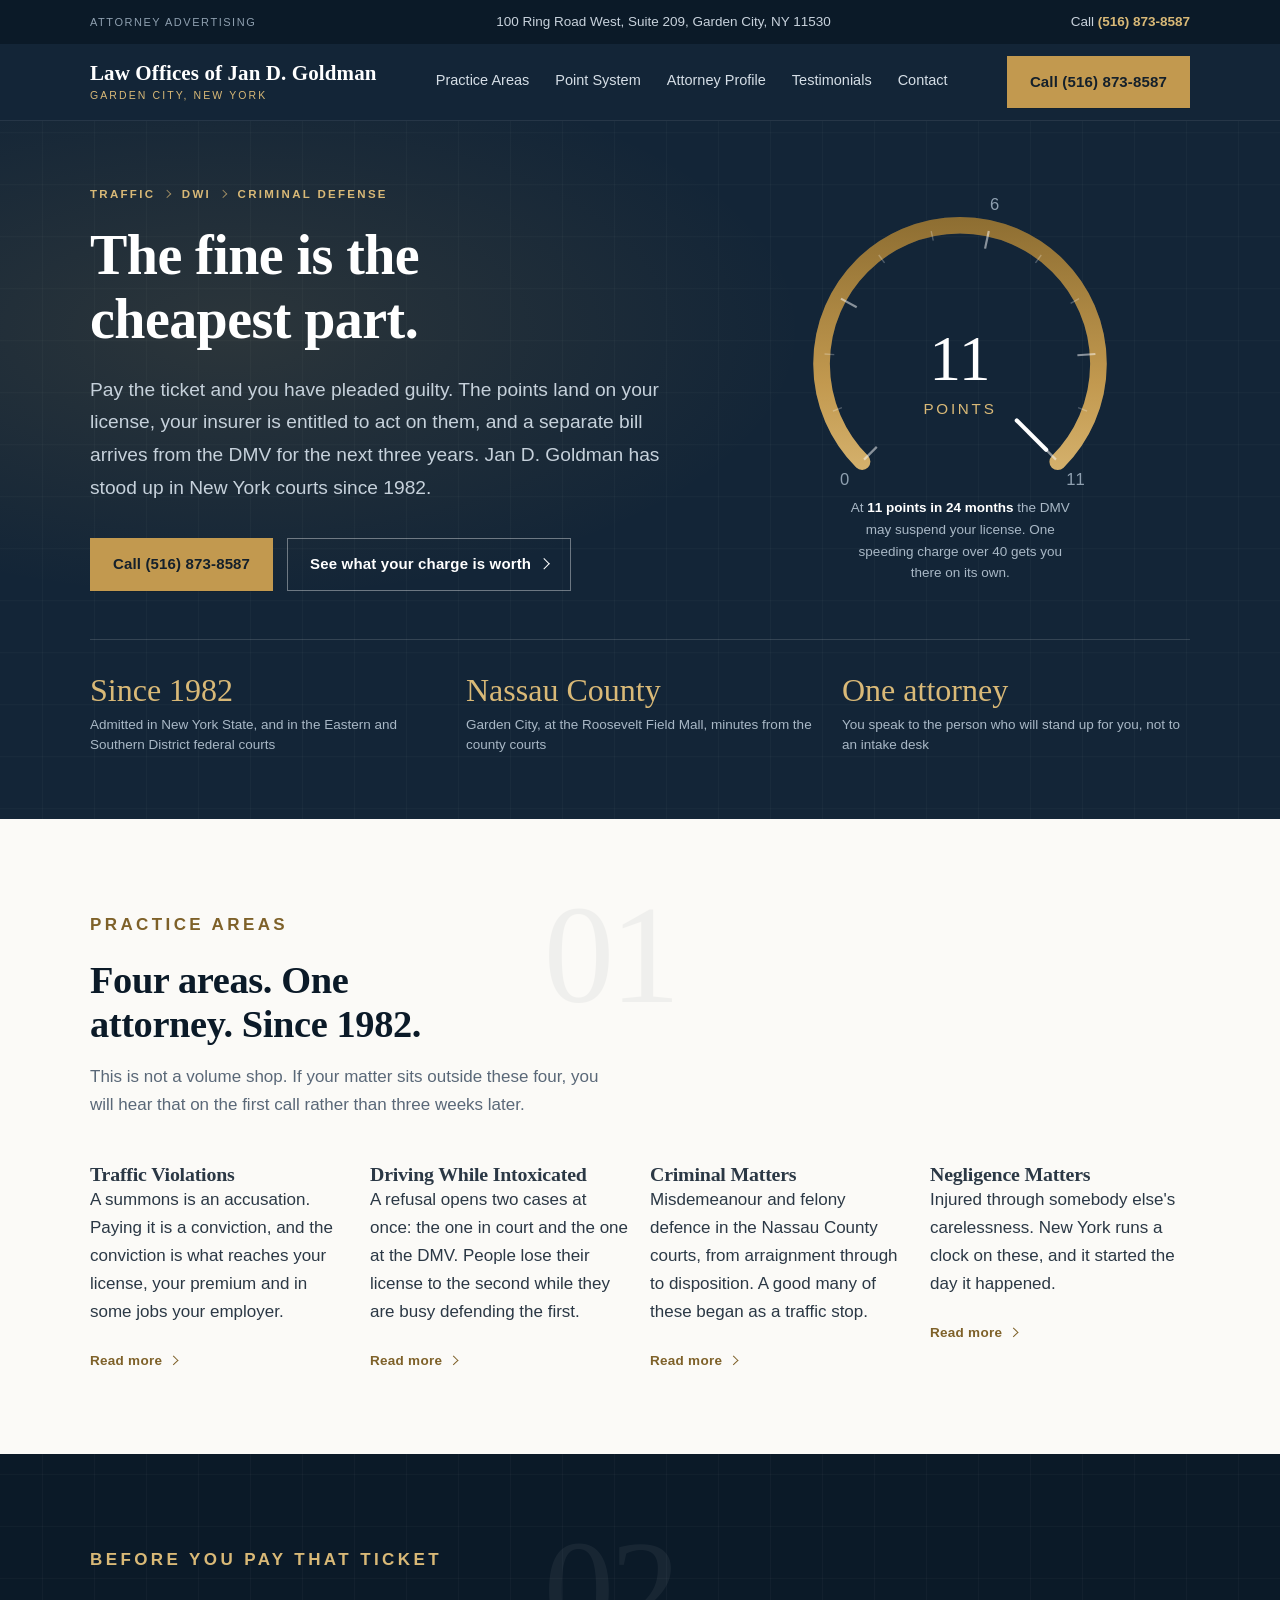
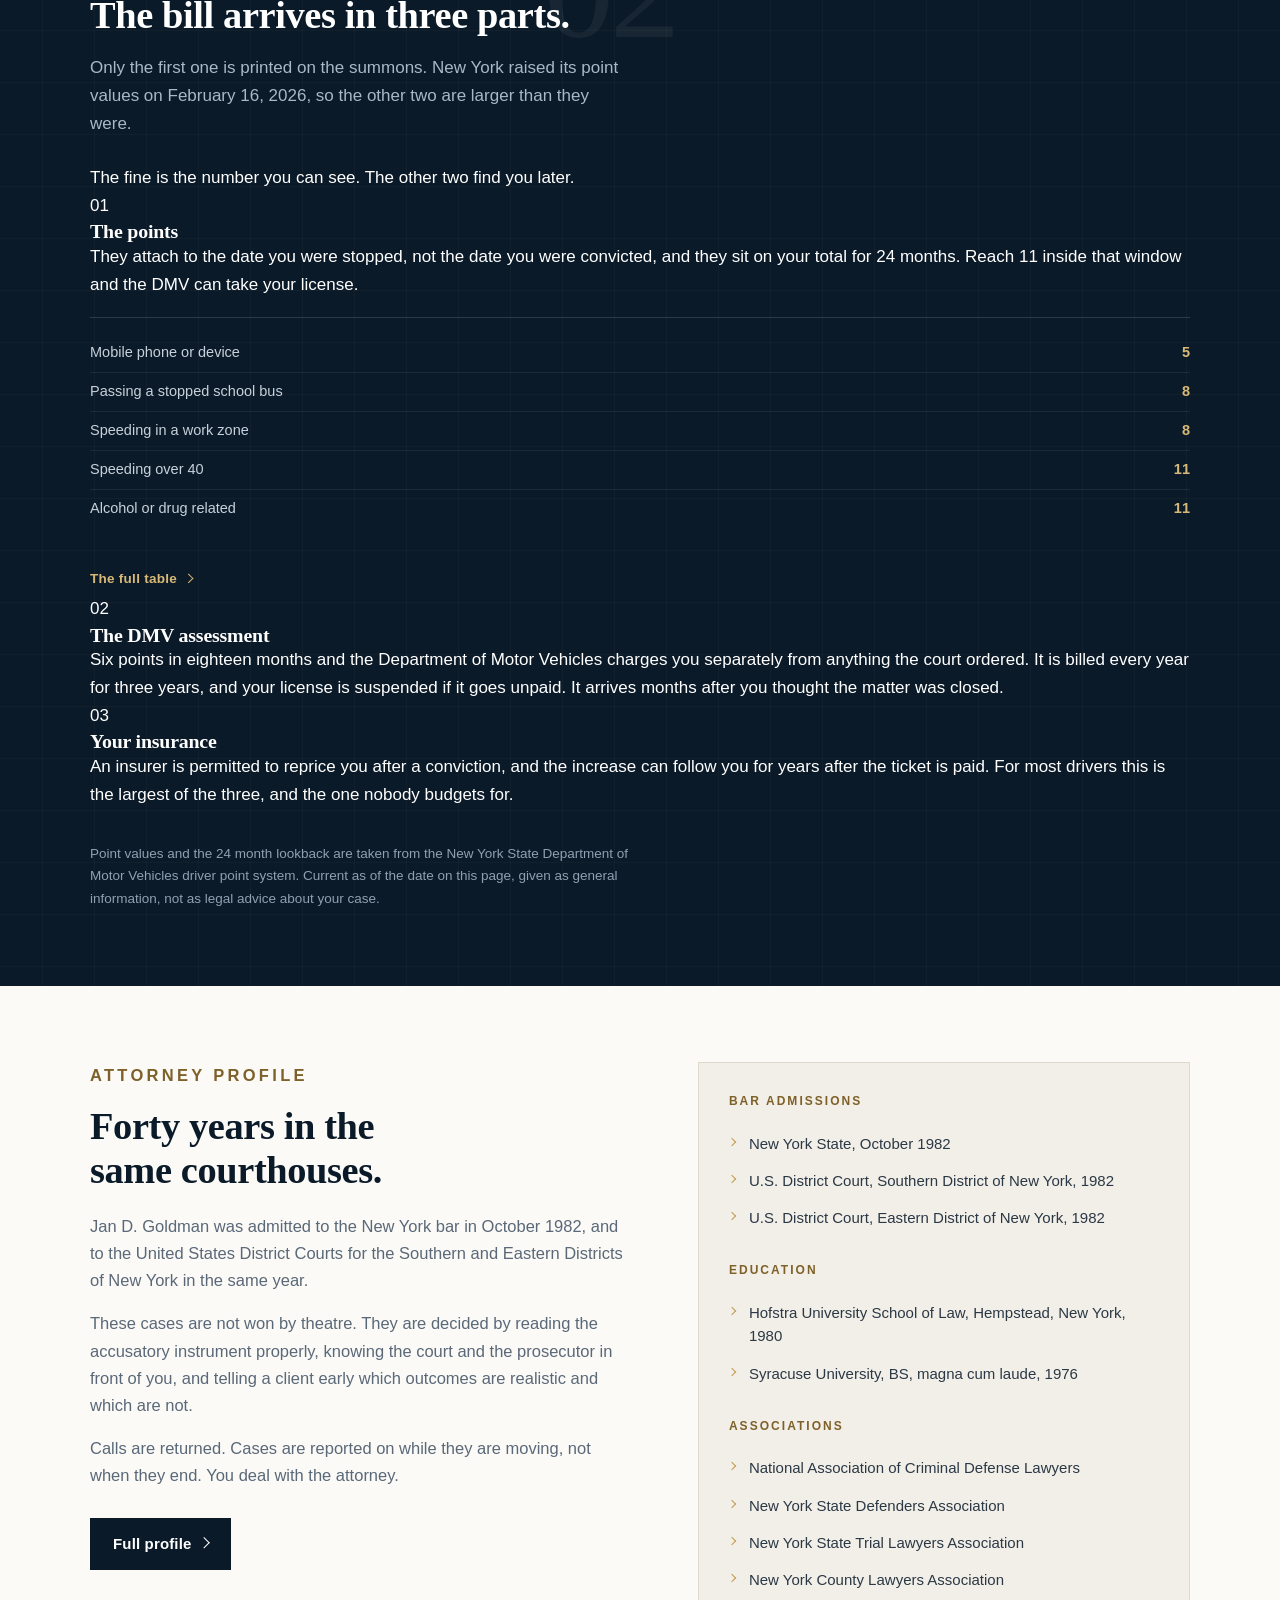
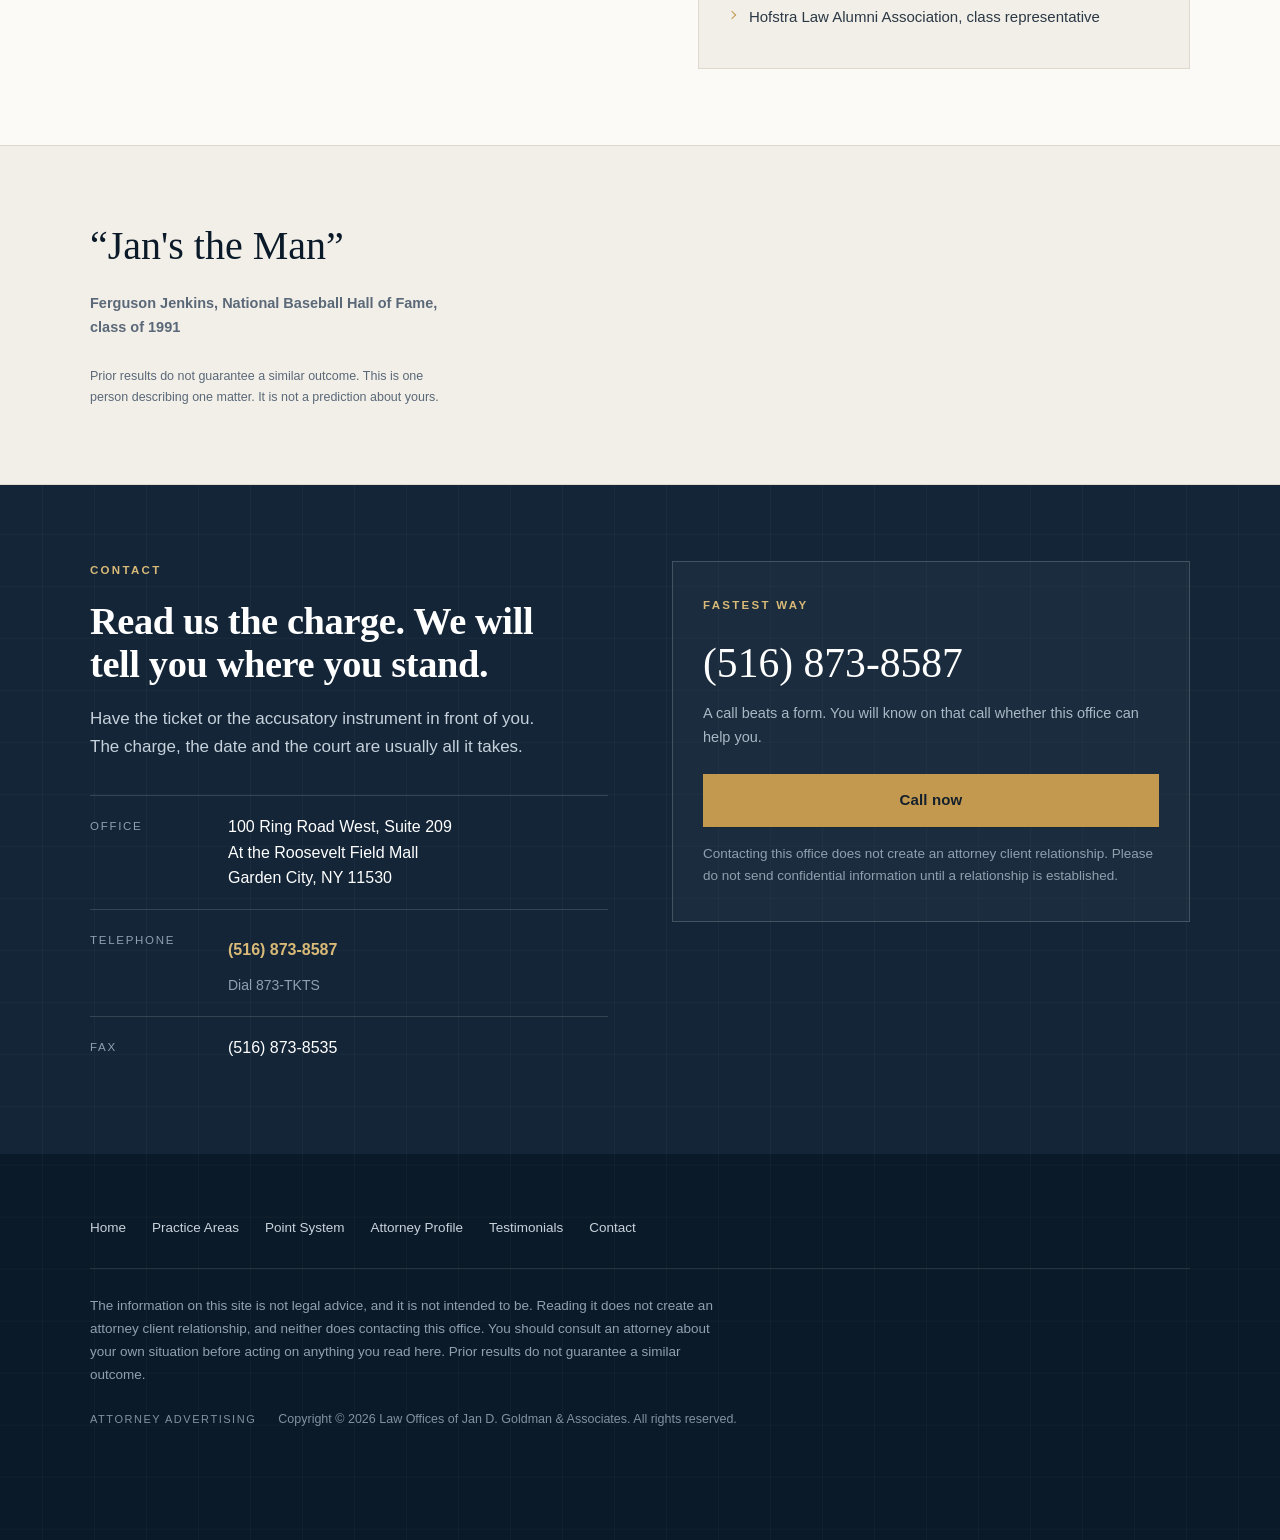
==== commit 46c1ffa8: "Editorial redesign: display type, burgundy and champagne palette, scroll narrative, new copy" ====
--- a/index.html
+++ b/index.html
@@ -13,10 +13,16 @@
 <meta property="og:type" content="website">
 <meta property="og:url" content="https://jangoldman.com/index.html">
 <script>document.documentElement.className+=" js";</script>
+<link rel="preconnect" href="https://fonts.googleapis.com">
+<link rel="preconnect" href="https://fonts.gstatic.com" crossorigin>
+<link rel="stylesheet" href="https://fonts.googleapis.com/css2?family=Fraunces:opsz,wght@9..144,400;9..144,600;9..144,700&family=Inter:wght@400;500;600;700&display=swap">
 <link rel="stylesheet" href="assets/site.css">
 <style>
 .skip{position:absolute;left:-9999px;top:0;background:var(--brass);color:#14202B;padding:12px 18px;z-index:99;font-weight:700}
 .skip:focus{left:8px;top:8px}
+.areas-grid{display:grid;grid-template-columns:repeat(4,minmax(0,1fr));gap:20px}
+@media (max-width:1100px){.areas-grid{grid-template-columns:repeat(2,minmax(0,1fr))}}
+@media (max-width:640px){.areas-grid{grid-template-columns:1fr}}
 </style>
 </head>
 <body>
@@ -47,14 +53,14 @@
    <div class="hero-grid">
     <div>
     <p class="eyebrow rv">Traffic <span class="chev"></span> DWI <span class="chev"></span> Criminal Defense</p>
-    <h1 class="rv rv-d1">A ticket is not just a fine. It is your license, your insurance and your job.</h1>
-    <p class="lede rv rv-d2">Paying a summons is a guilty plea. The points go on your record, your premium follows, and enough of them cost you the right to drive. Jan D. Goldman has defended drivers and the accused in New York courts since 1982.</p>
+    <h1 class="rv rv-d1">The fine is the cheapest part.</h1>
+    <p class="lede rv rv-d2">Pay the ticket and you have pleaded guilty. The points land on your license, your insurer is entitled to act on them, and a separate bill arrives from the DMV for the next three years. Jan D. Goldman has stood up in New York courts since 1982.</p>
     <div class="cta rv rv-d3">
       <a class="btn btn-brass" href="tel:+15168738587">Call (516) 873-8587</a>
-      <a class="btn btn-ghost" href="contact.htm">Send your ticket <span class="chev"></span></a>
-    </div>
-    </div>
-    <div class="gauge-wrap gauge-host rv">
+      <a class="btn btn-ghost" href="rep.htm">See what your charge is worth <span class="chev"></span></a>
+    </div>
+    </div>
+    <div class="plx" data-depth="0.05"><div class="gauge-wrap gauge-host rv">
       <svg class="gauge" viewBox="0 6 260 216" role="img" aria-label="At eleven points within twenty four months the DMV may suspend a New York license.">
         <defs>
           <linearGradient id="gaugeGrad" x1="0" y1="1" x2="1" y2="0">
@@ -74,109 +80,112 @@
         <line class="needle" x1="130" y1="72" x2="130" y2="42" style="transform:rotate(135deg)"/>
       </svg>
       <p class="gauge-note">At <b>11 points in 24 months</b> the DMV may suspend your license. One speeding charge over 40 gets you there on its own.</p>
-    </div>
+    </div></div>
    </div>
     <div class="facts rv">
-      <div><p class="k">Since 1982</p><p class="v">Admitted to practice in New York State, and in the Eastern and Southern District federal courts</p></div>
-      <div><p class="k">Nassau County</p><p class="v">Garden City office at the Roosevelt Field Mall, minutes from the Nassau County courts</p></div>
-      <div><p class="k">Four practice areas</p><p class="v">Traffic violations, driving while intoxicated, criminal matters and negligence</p></div>
+      <div><p class="k">Since 1982</p><p class="v">Admitted in New York State, and in the Eastern and Southern District federal courts</p></div>
+      <div><p class="k">Nassau County</p><p class="v">Garden City, at the Roosevelt Field Mall, minutes from the county courts</p></div>
+      <div><p class="k">One attorney</p><p class="v">You speak to the person who will stand up for you, not to an intake desk</p></div>
     </div>
   </div>
 </div>
 
-<section>
-  <div class="wrap">
-    <div class="sec-head">
+<section class="edge-top">
+  <div class="wrap">
+    <div class="sec-head rv">
       <span class="ghost" aria-hidden="true">01</span>
       <p class="eyebrow">Practice Areas</p>
-      <h2>What this office handles</h2>
-      <p>A focused practice rather than a general one. If your matter falls outside these areas, you will be told so on the first call.</p>
-    </div>
-    <div class="areas">
-      <article class="area rv">
-        <span class="tag" aria-hidden="true">01</span>
-        <span class="ico"><svg viewBox="0 0 32 32" fill="none" stroke="currentColor" stroke-width="1.5" stroke-linecap="round" stroke-linejoin="round" aria-hidden="true"><path d="M4 23a13 13 0 1 1 24 0"/><path d="M16 23l6.5-9"/><circle cx="16" cy="23" r="1.6" fill="currentColor" stroke="none"/><path d="M6.5 15.5l1.8 1M16 5.5v2M25.5 15.5l-1.8 1"/></svg></span>
-        <h3>Traffic Violations</h3>
-        <p>Speeding, cell phone and device tickets, stop sign and signal violations, school bus and work zone charges, and DMV point hearings across Nassau, Suffolk and New York City.</p>
-        <a class="more" href="practice.htm#traffic">Read more <span class="chev"></span></a>
-      </article>
-      <article class="area rv rv-d1">
-        <span class="tag" aria-hidden="true">02</span>
-        <span class="ico"><svg viewBox="0 0 32 32" fill="none" stroke="currentColor" stroke-width="1.5" stroke-linecap="round" stroke-linejoin="round" aria-hidden="true"><path d="M4 21v-4.2a3 3 0 0 1 .5-1.7l2.9-4.4A3 3 0 0 1 9.9 9.4h12.2a3 3 0 0 1 2.5 1.3l2.9 4.4a3 3 0 0 1 .5 1.7V21"/><path d="M4 21h24v2.6H4z"/><circle cx="9.5" cy="21" r="2.2"/><circle cx="22.5" cy="21" r="2.2"/><path d="M6.6 15.6h18.8"/></svg></span>
-        <h3>Driving While Intoxicated</h3>
-        <p>DWI, DWAI and chemical test refusal, including the DMV refusal hearing that runs alongside the criminal case and can suspend your license on its own.</p>
-        <a class="more" href="practice.htm#dwi">Read more <span class="chev"></span></a>
-      </article>
-      <article class="area rv rv-d2">
-        <span class="tag" aria-hidden="true">03</span>
-        <span class="ico"><svg viewBox="0 0 32 32" fill="none" stroke="currentColor" stroke-width="1.5" stroke-linecap="round" stroke-linejoin="round" aria-hidden="true"><path d="M16 5v21M9 27h14M5 11h22M8.5 11l-4 7.5h8zM23.5 11l-4 7.5h8z"/><path d="M4.5 18.5a4 4 0 0 0 8 0M19.5 18.5a4 4 0 0 0 8 0"/><circle cx="16" cy="8" r="1.4" fill="currentColor" stroke="none"/></svg></span>
-        <h3>Criminal Matters</h3>
-        <p>Misdemeanor and felony defense in the Nassau County courts, from arraignment through disposition, including matters that began as a traffic stop.</p>
-        <a class="more" href="practice.htm#criminal">Read more <span class="chev"></span></a>
-      </article>
-      <article class="area rv rv-d3">
-        <span class="tag" aria-hidden="true">04</span>
-        <span class="ico"><svg viewBox="0 0 32 32" fill="none" stroke="currentColor" stroke-width="1.5" stroke-linecap="round" stroke-linejoin="round" aria-hidden="true"><path d="M16 4l10 3.6v8.2c0 6.1-4.1 10.6-10 12.2-5.9-1.6-10-6.1-10-12.2V7.6z"/><path d="M11.6 16.2l3.1 3.1 5.7-6.1"/></svg></span>
-        <h3>Negligence Matters</h3>
-        <p>Personal injury claims arising from motor vehicle collisions and other negligence, for people hurt through someone else's carelessness.</p>
-        <a class="more" href="practice.htm#negligence">Read more <span class="chev"></span></a>
-      </article>
-    </div>
-  </div>
-</section>
-
-<section class="cost">
-  <div class="wrap">
-    <div class="sec-head">
-      <span class="ghost" aria-hidden="true">02</span>
-      <p class="eyebrow">Before You Pay That Ticket</p>
-      <h2>What a conviction actually costs you</h2>
-      <p>New York changed its point values on February 16, 2026, and raised several of them sharply. These are the current figures from the Department of Motor Vehicles.</p>
-    </div>
-    <div class="cost-grid">
-      <article class="cost-card rv">
-        <span class="ico"><svg viewBox="0 0 32 32" fill="none" stroke="currentColor" stroke-width="1.5" stroke-linecap="round" stroke-linejoin="round" aria-hidden="true"><rect x="5" y="6" width="22" height="20" rx="2"/><path d="M9.5 12h8M9.5 16.5h13M9.5 21h6"/><circle cx="23" cy="12" r="2.2"/></svg></span>
-        <h3>Points on your license</h3>
-        <p>Points count from the date of the violation, and they stay on your total for 24 months. Reach 11 in that window and your license may be suspended.</p>
-        <ul class="pts">
-          <li><span>Mobile phone or device</span><b>5</b></li>
-          <li><span>Passing a stopped school bus</span><b>8</b></li>
-          <li><span>Speeding in a work zone</span><b>8</b></li>
-          <li><span>Speeding 31 to 40 over</span><b>8</b></li>
-          <li><span>Speeding over 40</span><b>11</b></li>
-          <li><span>Alcohol or drug related</span><b>11</b></li>
-        </ul>
-        <a class="more" href="rep.htm" style="color:var(--brass-soft)">Full point table <span class="chev"></span></a>
-      </article>
-      <article class="cost-card rv rv-d1">
-        <span class="ico"><svg viewBox="0 0 32 32" fill="none" stroke="currentColor" stroke-width="1.5" stroke-linecap="round" stroke-linejoin="round" aria-hidden="true"><path d="M5 9.5A2.5 2.5 0 0 1 7.5 7h16A2.5 2.5 0 0 1 26 9.5V11"/><rect x="5" y="11" width="22" height="14" rx="2.5"/><path d="M27 15.5h-5a2.5 2.5 0 0 0 0 5h5"/></svg></span>
-        <h3>The Driver Responsibility Assessment</h3>
-        <p>Reach six points in eighteen months and the DMV charges a separate assessment on top of every fine and surcharge the court imposes. It is billed annually for three years, and your license is suspended if it goes unpaid.</p>
-        <p style="margin-top:14px">This is a DMV charge, not a court fine, so it arrives after you think the matter is closed.</p>
-      </article>
-      <article class="cost-card rv rv-d2">
-        <span class="ico"><svg viewBox="0 0 32 32" fill="none" stroke="currentColor" stroke-width="1.5" stroke-linecap="round" stroke-linejoin="round" aria-hidden="true"><path d="M5 26V6M5 26h22"/><path d="M9.5 21.5l5.5-6.5 4.5 3.5 7-10"/><path d="M26.5 8.5h-4M26.5 8.5v4"/></svg></span>
-        <h3>Your insurance</h3>
-        <p>Insurers are permitted to raise premiums after a traffic conviction, and the increase can follow you for years after the ticket is paid. For many drivers this costs more than the fine ever did.</p>
-        <p style="margin-top:14px">A plea that keeps points off your record is often worth more than the fine you avoid.</p>
-      </article>
-    </div>
-    <p class="cost-note">Point values and the 24 month lookback are taken from the New York State Department of Motor Vehicles driver point system. Figures are current as of the date on this page and are given as general information, not as legal advice about your case.</p>
-  </div>
-</section>
-
-<section>
+      <h2>Four areas. One attorney. Since 1982.</h2>
+      <p>This is not a volume shop. If your matter sits outside these four, you will hear that on the first call rather than three weeks later.</p>
+    </div>
+    <div class="areas-grid">
+      <article class="fcard rv">
+          <span class="rule" aria-hidden="true"></span>
+          <h3>Traffic Violations</h3>
+          <p>A summons is an accusation. Paying it is a conviction, and the conviction is what reaches your license, your premium and in some jobs your employer.</p>
+          <a class="more" href="practice.htm#traffic">Read more <span class="chev"></span></a>
+        </article>
+      <article class="fcard rv">
+          <span class="rule" aria-hidden="true"></span>
+          <h3>Driving While Intoxicated</h3>
+          <p>A refusal opens two cases at once: the one in court and the one at the DMV. People lose their license to the second while they are busy defending the first.</p>
+          <a class="more" href="practice.htm#dwi">Read more <span class="chev"></span></a>
+        </article>
+      <article class="fcard rv">
+          <span class="rule" aria-hidden="true"></span>
+          <h3>Criminal Matters</h3>
+          <p>Misdemeanour and felony defence in the Nassau County courts, from arraignment through to disposition. A good many of these began as a traffic stop.</p>
+          <a class="more" href="practice.htm#criminal">Read more <span class="chev"></span></a>
+        </article>
+      <article class="fcard rv">
+          <span class="rule" aria-hidden="true"></span>
+          <h3>Negligence Matters</h3>
+          <p>Injured through somebody else's carelessness. New York runs a clock on these, and it started the day it happened.</p>
+          <a class="more" href="practice.htm#negligence">Read more <span class="chev"></span></a>
+        </article>
+    </div>
+  </div>
+</section>
+
+<section class="cost edge-top">
+  <div class="wrap">
+    <div class="stick">
+      <div class="pin">
+        <div class="sec-head rv" style="margin-bottom:0">
+          <span class="ghost" aria-hidden="true">02</span>
+          <p class="eyebrow">Before You Pay That Ticket</p>
+          <h2>The bill arrives in three parts.</h2>
+          <p>Only the first one is printed on the summons. New York raised its point values on February 16, 2026, so the other two are larger than they were.</p>
+        </div>
+        <div class="pull rv" style="margin-top:26px">
+          <p>The fine is the number you can see. The other two find you later.</p>
+        </div>
+      </div>
+
+      <div class="spine rv">
+        <div class="step">
+            <span class="dot" aria-hidden="true">01</span>
+            <h3>The points</h3>
+            <p>They attach to the date you were stopped, not the date you were convicted, and they sit on your total for 24 months. Reach 11 inside that window and the DMV can take your license.</p>
+            <ul class="pts">
+              <li><span>Mobile phone or device</span><b>5</b></li>
+              <li><span>Passing a stopped school bus</span><b>8</b></li>
+              <li><span>Speeding in a work zone</span><b>8</b></li>
+              <li><span>Speeding over 40</span><b>11</b></li>
+              <li><span>Alcohol or drug related</span><b>11</b></li>
+            </ul>
+            <p style="margin-top:16px"><a class="more" href="rep.htm" style="color:var(--brass-soft)">The full table <span class="chev"></span></a></p>
+          </div>
+        <div class="step">
+            <span class="dot" aria-hidden="true">02</span>
+            <h3>The DMV assessment</h3>
+            <p>Six points in eighteen months and the Department of Motor Vehicles charges you separately from anything the court ordered. It is billed every year for three years, and your license is suspended if it goes unpaid. It arrives months after you thought the matter was closed.</p>
+            
+          </div>
+        <div class="step">
+            <span class="dot" aria-hidden="true">03</span>
+            <h3>Your insurance</h3>
+            <p>An insurer is permitted to reprice you after a conviction, and the increase can follow you for years after the ticket is paid. For most drivers this is the largest of the three, and the one nobody budgets for.</p>
+            
+          </div>
+      </div>
+    </div>
+    <p class="cost-note rv">Point values and the 24 month lookback are taken from the New York State Department of Motor Vehicles driver point system. Current as of the date on this page, given as general information, not as legal advice about your case.</p>
+  </div>
+</section>
+
+<section class="edge-top">
   <div class="wrap">
     <div class="att">
-      <div class="bio">
+      <div class="bio rv">
         <p class="eyebrow" style="color:var(--brass-ink)">Attorney Profile</p>
-        <h2>Jan D. Goldman</h2>
-        <p>Admitted to the New York bar in October 1982, and to the United States District Courts for both the Southern and Eastern Districts of New York in the same year.</p>
-        <p>The practice is built on the ordinary work that decides these cases: reading the complaint properly, knowing the court and the prosecutor in front of you, and telling a client plainly which outcomes are realistic and which are not.</p>
-        <p>Calls are returned, cases are reported on as they move, and you deal with the attorney rather than a case number.</p>
+        <h2>Forty years in the same courthouses.</h2>
+        <p>Jan D. Goldman was admitted to the New York bar in October 1982, and to the United States District Courts for the Southern and Eastern Districts of New York in the same year.</p>
+        <p>These cases are not won by theatre. They are decided by reading the accusatory instrument properly, knowing the court and the prosecutor in front of you, and telling a client early which outcomes are realistic and which are not.</p>
+        <p>Calls are returned. Cases are reported on while they are moving, not when they end. You deal with the attorney.</p>
         <p style="margin-top:28px"><a class="btn btn-ink" href="profile.htm">Full profile <span class="chev"></span></a></p>
       </div>
-      <aside class="cred">
+      <aside class="cred rv rv-d1">
         <h3>Bar Admissions</h3>
         <ul>
           <li>New York State, October 1982</li>
@@ -201,33 +210,33 @@
   </div>
 </section>
 
-<section class="quote">
-  <div class="wrap">
-    <blockquote>
+<section class="quote edge-top">
+  <div class="wrap">
+    <blockquote class="rv">
       <q>Jan's the Man</q>
       <p class="by">Ferguson Jenkins, National Baseball Hall of Fame, class of 1991</p>
-      <p class="disc">Prior results do not guarantee a similar outcome. This statement is an endorsement and should not be read as a prediction about any other matter.</p>
+      <p class="disc">Prior results do not guarantee a similar outcome. This is one person describing one matter. It is not a prediction about yours.</p>
     </blockquote>
   </div>
 </section>
 
-<section class="contact">
+<section class="contact edge-top">
   <div class="wrap">
     <div class="contact-grid">
-      <div>
+      <div class="rv">
         <p class="eyebrow">Contact</p>
-        <h2>Tell us what you were charged with</h2>
-        <p class="lede">Have the ticket or the accusatory instrument in front of you. The charge, the date and the court are usually enough to say where you stand.</p>
+        <h2>Read us the charge. We will tell you where you stand.</h2>
+        <p class="lede">Have the ticket or the accusatory instrument in front of you. The charge, the date and the court are usually all it takes.</p>
         <div class="dl">
           <div class="row"><p class="t">Office</p><p class="d">100 Ring Road West, Suite 209<br>At the Roosevelt Field Mall<br>Garden City, NY 11530</p></div>
           <div class="row"><p class="t">Telephone</p><p class="d"><a href="tel:+15168738587">(516) 873-8587</a><br><span style="color:#8FA0B0;font-size:14px">Dial 873-TKTS</span></p></div>
           <div class="row"><p class="t">Fax</p><p class="d">(516) 873-8535</p></div>
         </div>
       </div>
-      <aside class="callbox">
+      <aside class="callbox rv rv-d1">
         <p class="eyebrow">Fastest Way</p>
         <p class="big"><a href="tel:+15168738587">(516) 873-8587</a></p>
-        <p class="sub">A call is quicker than a form, and you will know on that call whether this office can help you.</p>
+        <p class="sub">A call beats a form. You will know on that call whether this office can help you.</p>
         <a class="btn btn-brass" href="tel:+15168738587" style="width:100%">Call now</a>
         <p style="margin-top:16px;font-size:13.5px;color:#8FA0B0">Contacting this office does not create an attorney client relationship. Please do not send confidential information until a relationship is established.</p>
       </aside>
--- a/assets/site.css
+++ b/assets/site.css
@@ -0,0 +1,384 @@
+:root{
+  --ink:#0B1A28;
+  --ink-2:#132537;
+  --ink-3:#1C3348;
+  --brass:#C2994F;
+  --brass-soft:#D9B977;
+  --brass-ink:#7E6129;
+  --paper:#FBFAF7;
+  --paper-2:#F2EFE8;
+  --body:#2B3845;
+  --muted:#5A6878;
+  --line:#DFD9CD;
+  --serif:"Iowan Old Style","Charter","Palatino Linotype",Palatino,Georgia,"Times New Roman",serif;
+  --sans:-apple-system,BlinkMacSystemFont,"Segoe UI",Roboto,"Helvetica Neue",Arial,sans-serif;
+  --wrap:1140px;
+}
+*,*::before,*::after{box-sizing:border-box}
+html{-webkit-text-size-adjust:100%}
+body{margin:0;background:var(--paper);color:var(--body);font-family:var(--sans);font-size:17px;line-height:1.65;-webkit-font-smoothing:antialiased}
+img{max-width:100%;display:block}
+a{color:inherit}
+h1,h2,h3{font-family:var(--serif);font-weight:600;line-height:1.14;margin:0;letter-spacing:-0.01em;text-wrap:balance}
+p{margin:0}
+.wrap{width:100%;max-width:var(--wrap);margin:0 auto;padding:0 20px}
+.eyebrow .chev{margin:0 .55em 0 .3em;opacity:.7}
+.chev{display:inline-block;width:.5em;height:.5em;border-right:1.5px solid currentColor;border-bottom:1.5px solid currentColor;transform:rotate(-45deg);vertical-align:middle;position:relative;top:-1px}
+
+/* ---------- utility bar ---------- */
+.util{background:var(--ink);color:#C8D2DC;font-size:13.5px}
+.util .wrap{display:flex;align-items:center;justify-content:space-between;gap:16px;min-height:42px;flex-wrap:wrap}
+.util .adv{letter-spacing:.14em;text-transform:uppercase;font-size:11px;color:#8FA0B0}
+.util .loc{color:#C8D2DC}
+.util a{color:var(--brass-soft);text-decoration:none;font-weight:600;display:inline-flex;align-items:center;min-height:44px}
+.util a:hover{text-decoration:underline}
+
+/* ---------- header ---------- */
+header{background:var(--ink-2);position:sticky;top:0;z-index:40;border-bottom:1px solid rgba(255,255,255,.08)}
+header .wrap{display:flex;align-items:center;justify-content:space-between;gap:20px;min-height:76px}
+.brand{display:flex;flex-direction:column;justify-content:center;text-decoration:none;color:#fff;line-height:1.1;min-height:48px}
+.brand .n{font-family:var(--serif);font-size:21px;font-weight:600;letter-spacing:.005em}
+.brand .s{font-size:10.5px;letter-spacing:.2em;text-transform:uppercase;color:var(--brass-soft);margin-top:5px}
+nav{display:flex;align-items:center;gap:26px}
+nav a{color:#D5DEE6;text-decoration:none;font-size:14.5px;font-weight:500;padding:13px 0;border-bottom:2px solid transparent;display:inline-flex;align-items:center;min-height:44px}
+nav a:hover,nav a:focus-visible{color:#fff;border-bottom-color:var(--brass)}
+.btn{display:inline-flex;align-items:center;justify-content:center;gap:9px;font-family:var(--sans);font-weight:700;font-size:15px;letter-spacing:.01em;padding:13px 22px;border:1.5px solid transparent;text-decoration:none;cursor:pointer;min-height:48px;transition:background .18s ease,color .18s ease,border-color .18s ease}
+.btn-brass{background:var(--brass);color:#14202B;border-color:var(--brass)}
+.btn-brass:hover{background:var(--brass-soft);border-color:var(--brass-soft)}
+.btn-ghost{background:transparent;color:#fff;border-color:rgba(255,255,255,.38)}
+.btn-ghost:hover{border-color:#fff;background:rgba(255,255,255,.08)}
+.btn-ink{background:var(--ink);color:#fff;border-color:var(--ink)}
+.btn-ink:hover{background:var(--ink-3);border-color:var(--ink-3)}
+.menu-btn{display:none;background:none;border:1px solid rgba(255,255,255,.3);color:#fff;width:46px;height:46px;align-items:center;justify-content:center;cursor:pointer}
+.menu-btn span{display:block;width:19px;height:1.5px;background:#fff;position:relative}
+.menu-btn span::before,.menu-btn span::after{content:"";position:absolute;left:0;width:19px;height:1.5px;background:#fff}
+.menu-btn span::before{top:-6px}.menu-btn span::after{top:6px}
+
+/* ---------- hero ---------- */
+.hero{background:var(--ink-2);color:#fff;position:relative;overflow:hidden}
+.hero::after{content:"";position:absolute;inset:0;background:radial-gradient(ellipse 70% 60% at 18% 30%,rgba(194,153,79,.14) 0%,transparent 64%);pointer-events:none}
+.hero .wrap{position:relative;z-index:1;padding-top:64px;padding-bottom:64px}
+.eyebrow{font-size:11.5px;letter-spacing:.2em;text-transform:uppercase;color:var(--brass-soft);font-weight:700;margin-bottom:20px}
+.hero h1{font-size:clamp(2.05rem,4.1vw + .5rem,3.5rem);color:#fff;margin-bottom:22px}
+.hero .lede{font-size:clamp(1.02rem,.6vw + .9rem,1.2rem);color:#C6D1DB;max-width:58ch;line-height:1.7}
+.hero .cta{display:flex;flex-wrap:wrap;gap:14px;margin-top:34px}
+.facts{display:grid;grid-template-columns:repeat(3,minmax(0,1fr));gap:28px;margin-top:48px;padding-top:34px;border-top:1px solid rgba(255,255,255,.14)}
+.facts .k{font-family:var(--serif);font-size:clamp(1.5rem,1.6vw + 1rem,2rem);color:var(--brass-soft);line-height:1}
+.facts .v{font-size:13.5px;color:#A9B8C6;margin-top:9px;line-height:1.5}
+
+/* ---------- sections ---------- */
+section{padding:76px 0}
+.sec-head{max-width:62ch;margin-bottom:44px}
+.sec-head .eyebrow{color:var(--brass-ink)}
+.sec-head h2{font-size:clamp(1.65rem,2.3vw + .6rem,2.4rem);color:var(--ink)}
+.sec-head p{margin-top:16px;color:var(--muted);font-size:17px;max-width:56ch}
+
+.areas{display:grid;grid-template-columns:repeat(4,minmax(0,1fr));gap:1px;background:var(--line)}
+.area{background:var(--paper);padding:30px 26px 32px;display:flex;flex-direction:column;min-height:230px}
+.area .num{font-family:var(--serif);font-size:13px;color:var(--brass-ink);letter-spacing:.1em;margin-bottom:16px;flex:0 0 auto}
+.area h3{font-size:19.5px;color:var(--ink);margin-bottom:11px}
+.area p{font-size:15px;color:var(--muted);line-height:1.62;flex:1}
+.more{margin-top:8px;padding:11px 0 0;min-height:44px;font-size:13.5px;font-weight:700;color:var(--brass-ink);text-decoration:none;letter-spacing:.02em;display:inline-flex;align-items:center;gap:8px;align-self:flex-start;padding-right:4px}
+.area:hover .more{color:var(--ink)}
+.cost-card .more{color:var(--brass-soft)}
+.cost-card .more:hover{color:#fff}
+
+/* ---------- cost band ---------- */
+.cost{background:var(--ink);color:#fff}
+.cost .sec-head h2{color:#fff}
+.cost .sec-head .eyebrow{color:var(--brass-soft)}
+.cost .sec-head p{color:#A9B8C6}
+.cost-grid{display:grid;grid-template-columns:repeat(3,minmax(0,1fr));gap:34px}
+.cost-card{border:1px solid rgba(255,255,255,.16);padding:30px 26px}
+.cost-card h3{font-size:18px;color:#fff;margin-bottom:12px}
+.cost-card p{font-size:15px;color:#A9B8C6;line-height:1.65}
+.pts{margin-top:18px;border-top:1px solid rgba(255,255,255,.14);padding-top:16px}
+.pts li{display:flex;justify-content:space-between;gap:14px;font-size:14.5px;padding:7px 0;color:#C6D1DB;border-bottom:1px solid rgba(255,255,255,.07)}
+.pts li:last-child{border-bottom:0}
+.pts b{color:var(--brass-soft);font-variant-numeric:tabular-nums;white-space:nowrap}
+ul{list-style:none;margin:0;padding:0}
+.cost-note{margin-top:34px;font-size:13.5px;color:#8FA0B0;max-width:74ch}
+
+/* ---------- attorney ---------- */
+.att{display:grid;grid-template-columns:minmax(0,1.05fr) minmax(0,.95fr);gap:64px;align-items:start}
+.att h2{font-size:clamp(1.65rem,2.3vw + .6rem,2.4rem);color:var(--ink);margin-bottom:20px}
+.att .bio p{color:var(--muted);margin-bottom:16px;font-size:16.5px}
+.cred{background:var(--paper-2);padding:32px 30px;border:1px solid var(--line)}
+.cred h3{font-size:12px;letter-spacing:.17em;text-transform:uppercase;color:var(--brass-ink);font-family:var(--sans);font-weight:800;margin-bottom:16px}
+.cred h3:not(:first-child){margin-top:28px}
+.cred li{font-size:15px;color:var(--body);padding:7px 0 7px 20px;position:relative;line-height:1.55}
+.cred li::before{content:"";position:absolute;left:0;top:14px;width:6px;height:6px;border-right:1.5px solid var(--brass);border-bottom:1.5px solid var(--brass);transform:rotate(-45deg)}
+
+/* ---------- quote ---------- */
+.quote{background:var(--paper-2);border-top:1px solid var(--line);border-bottom:1px solid var(--line)}
+.quote blockquote{margin:0;max-width:40ch}
+.quote q{font-family:var(--serif);font-size:clamp(1.6rem,2.6vw + .7rem,2.5rem);color:var(--ink);line-height:1.22;quotes:"\201C" "\201D"}
+.quote .by{margin-top:22px;font-size:14.5px;color:var(--muted);font-weight:600}
+.quote .disc{margin-top:26px;font-size:12.5px;color:var(--muted);max-width:52ch}
+
+/* ---------- contact ---------- */
+.contact{background:var(--ink-2);color:#fff}
+.contact-grid{display:grid;grid-template-columns:minmax(0,1fr) minmax(0,1fr);gap:64px;align-items:start}
+.contact h2{font-size:clamp(1.65rem,2.3vw + .6rem,2.4rem);color:#fff;margin-bottom:18px}
+.contact .lede{color:#C6D1DB;font-size:17px;max-width:48ch}
+.dl{margin-top:34px}
+.dl .row{padding:18px 0;border-top:1px solid rgba(255,255,255,.14);display:grid;grid-template-columns:120px minmax(0,1fr);gap:18px}
+.dl .t{font-size:11.5px;letter-spacing:.15em;text-transform:uppercase;color:#8FA0B0;padding-top:3px}
+.dl .d{font-size:16px;color:#fff;line-height:1.6}
+.dl .d a{color:var(--brass-soft);text-decoration:none;font-weight:700;display:inline-flex;align-items:center;min-height:44px}
+.dl .d a:hover{text-decoration:underline}
+.callbox{border:1px solid rgba(255,255,255,.18);padding:34px 30px;background:rgba(255,255,255,.03)}
+.callbox .eyebrow{color:var(--brass-soft)}
+.callbox .big{font-family:var(--serif);font-size:clamp(1.9rem,3vw + .6rem,2.6rem);color:#fff;line-height:1.1;margin-bottom:10px}
+.callbox .big a{text-decoration:none;display:inline-block;padding:6px 0}
+.callbox .sub{font-size:14.5px;color:#A9B8C6;margin-bottom:24px}
+
+/* ---------- footer ---------- */
+footer{background:var(--ink);color:#8FA0B0;font-size:13.5px;padding:52px 0 110px}
+.fnav{display:flex;flex-wrap:wrap;gap:0 26px;padding-bottom:18px;border-bottom:1px solid rgba(255,255,255,.1)}
+.fnav a{color:#C8D2DC;text-decoration:none;font-weight:500;display:inline-flex;align-items:center;min-height:44px}
+.fnav a:hover{color:var(--brass-soft)}
+.fdisc{margin-top:26px;max-width:84ch;line-height:1.7}
+.fmeta{margin-top:22px;display:flex;flex-wrap:wrap;gap:8px 22px;align-items:center;color:#8292A2;font-size:12.5px}
+.fmeta .adv{letter-spacing:.14em;text-transform:uppercase;font-size:11px}
+
+/* ---------- sticky mobile call ---------- */
+.sticky-call{display:none;position:fixed;left:0;right:0;bottom:0;z-index:60;background:var(--brass);box-shadow:0 -6px 24px rgba(0,0,0,.26)}
+.sticky-call a{display:flex;align-items:center;justify-content:center;gap:10px;min-height:60px;color:#14202B;font-weight:800;font-size:17px;text-decoration:none;letter-spacing:.01em}
+
+/* ---------- responsive ---------- */
+@media (max-width:1000px){
+  .areas{grid-template-columns:repeat(2,minmax(0,1fr))}
+  .cost-grid{grid-template-columns:1fr;gap:1px;background:rgba(255,255,255,.14)}
+  .cost-card{border:0;background:var(--ink);padding:28px 0}
+  .att,.contact-grid{grid-template-columns:1fr;gap:40px}
+}
+@media (max-width:860px){
+  nav,header .btn{display:none}
+  .menu-btn{display:inline-flex}
+  nav.open{display:flex;position:absolute;top:100%;left:0;right:0;background:var(--ink-2);flex-direction:column;align-items:stretch;gap:0;padding:8px 20px 20px;border-bottom:1px solid rgba(255,255,255,.1)}
+  nav.open a{padding:14px 0;border-bottom:1px solid rgba(255,255,255,.08);min-height:48px;display:flex;align-items:center}
+  header .wrap{position:relative}
+}
+@media (max-width:700px){
+  body{font-size:16.5px}
+  section{padding:56px 0}
+  .hero .wrap{padding-top:48px;padding-bottom:52px}
+  .facts{grid-template-columns:1fr;gap:20px;margin-top:38px;padding-top:28px}
+  .facts .k{font-size:1.5rem}
+  .areas{grid-template-columns:1fr}
+  .area{min-height:0}
+  .util .wrap{min-height:0;padding-top:9px;padding-bottom:9px;font-size:12.5px}
+  .util .loc{display:none}
+  .sticky-call{display:block}
+  .hero .cta .btn{width:100%}
+  .dl .row{grid-template-columns:1fr;gap:6px}
+}
+@media (prefers-reduced-motion:reduce){
+  *,*::before,*::after{animation-duration:.01ms!important;animation-iteration-count:1!important;transition-duration:.01ms!important;scroll-behavior:auto!important}
+}
+:focus-visible{outline:2px solid var(--brass);outline-offset:3px}
+
+/* ================= subpage shell ================= */
+.phead{background:var(--ink-2);color:#fff;position:relative;overflow:hidden}
+.phead::after{content:"";position:absolute;inset:0;background:radial-gradient(ellipse 65% 60% at 20% 40%,rgba(194,153,79,.13) 0%,transparent 64%);pointer-events:none}
+.phead .wrap{position:relative;z-index:1;padding:52px 20px 56px}
+.crumb{display:flex;align-items:center;flex-wrap:wrap;gap:0 10px;font-size:12.5px;color:#8FA0B0;margin-bottom:20px}
+.crumb a{color:#C8D2DC;text-decoration:none;display:inline-flex;align-items:center;min-height:44px}
+.crumb a:hover{color:var(--brass-soft)}
+.crumb .chev{opacity:.55}
+.phead h1{font-size:clamp(1.85rem,3.3vw + .6rem,3rem);color:#fff;margin-bottom:18px}
+.phead .lede{font-size:clamp(1rem,.55vw + .9rem,1.15rem);color:#C6D1DB;max-width:60ch;line-height:1.7}
+
+/* ================= article column ================= */
+.split{display:grid;grid-template-columns:minmax(0,1fr) 300px;gap:60px;align-items:start}
+.rail{position:sticky;top:104px;display:flex;flex-direction:column;gap:22px}
+.railbox{border:1px solid var(--line);background:var(--paper-2);padding:26px 24px}
+.railbox h2,.railbox h3{font-family:var(--sans);font-size:11.5px;letter-spacing:.17em;text-transform:uppercase;color:var(--brass-ink);font-weight:800;margin-bottom:14px}
+.railbox li a{display:flex;align-items:center;min-height:44px;font-size:14.5px;color:var(--body);text-decoration:none;border-bottom:1px solid var(--line);gap:10px}
+.railbox li:last-child a{border-bottom:0}
+.railbox li a:hover{color:var(--brass-ink)}
+.railbox p{font-size:14.5px;color:var(--muted);line-height:1.62}
+.railbox ul.ticks li{font-size:14.5px;padding:6px 0 6px 22px}
+.railbox ul.ticks li::before{top:13px}
+.railbox.ink{background:var(--ink);border-color:rgba(255,255,255,.18)}
+.railbox.ink h3{color:var(--brass-soft)}
+.railbox.ink p{color:#A9B8C6}
+.railbox.ink .num{font-family:var(--serif);font-size:1.6rem;color:#fff;line-height:1.2;margin-bottom:6px}
+.railbox.ink .num a{color:#fff;text-decoration:none;display:inline-flex;align-items:center;min-height:44px}
+
+.prose{max-width:68ch}
+.prose h2{font-size:clamp(1.4rem,1.7vw + .7rem,1.85rem);color:var(--ink);margin:0 0 14px;scroll-margin-top:118px}
+.prose h3{font-size:clamp(1.08rem,.8vw + .8rem,1.25rem);color:var(--ink);margin:30px 0 10px}
+.prose p{color:var(--body);margin-bottom:16px;line-height:1.72}
+.prose p.sub{color:var(--muted)}
+ul.ticks{margin:4px 0 20px}
+ul.ticks li{position:relative;padding:7px 0 7px 24px;color:var(--body);line-height:1.6;font-size:16.5px}
+ul.ticks li::before{content:"";position:absolute;left:0;top:15px;width:7px;height:7px;border-right:1.6px solid var(--brass-ink);border-bottom:1.6px solid var(--brass-ink);transform:rotate(-45deg)}
+.prose .block{margin-bottom:54px}
+.prose .block:last-child{margin-bottom:0}
+
+.callout{border-left:3px solid var(--brass);background:var(--paper-2);padding:22px 24px;margin:24px 0 26px}
+.callout p{margin:0;font-size:16px;color:var(--body)}
+.callout p + p{margin-top:12px}
+.callout .lbl{font-size:11.5px;letter-spacing:.16em;text-transform:uppercase;color:var(--brass-ink);font-weight:800;margin-bottom:9px;display:block}
+
+/* ================= icons ================= */
+.ico{display:block;width:34px;height:34px;color:var(--brass-ink);margin-bottom:16px;flex:0 0 auto}
+.infogrid .cell .ico{margin-bottom:18px}
+.ico svg{width:100%;height:100%;display:block}
+.cost-card .ico,.ink .ico{color:var(--brass-soft)}
+
+/* ================= point table ================= */
+.ptable{width:100%;border-collapse:collapse;margin:8px 0 10px;font-size:16px}
+.ptable caption{text-align:left;font-size:11.5px;letter-spacing:.16em;text-transform:uppercase;color:var(--brass-ink);font-weight:800;padding-bottom:12px}
+.ptable th{text-align:left;font-family:var(--sans);font-size:11.5px;letter-spacing:.12em;text-transform:uppercase;color:var(--muted);font-weight:700;padding:0 0 10px;border-bottom:1px solid var(--line)}
+.ptable th:last-child,.ptable td:last-child{text-align:right}
+.ptable td{padding:12px 0;border-bottom:1px solid var(--line);color:var(--body);line-height:1.5;vertical-align:top}
+.ptable td:last-child{font-variant-numeric:tabular-nums;font-weight:700;color:var(--ink);white-space:nowrap;padding-left:16px}
+.ptable tr:last-child td{border-bottom:0}
+.ptable .hi td{background:var(--paper-2)}
+.ptable .hi td:first-child{box-shadow:inset 3px 0 0 var(--brass)}
+.ptable .hi td{padding-left:14px}
+.ptable .hi td:last-child{padding-right:14px}
+
+/* ================= misc blocks ================= */
+.grid2{display:grid;grid-template-columns:repeat(2,minmax(0,1fr));gap:1px;background:var(--line);margin:26px 0}
+.grid2 .cell{background:var(--paper);padding:24px 22px}
+.grid2 .cell h3{font-size:17px;color:var(--ink);margin:0 0 8px}
+.grid2 .cell p{font-size:15px;color:var(--muted);margin:0;line-height:1.6}
+
+.endcta{background:var(--ink);color:#fff;text-align:left}
+.endcta .wrap{display:flex;align-items:center;justify-content:space-between;gap:34px;flex-wrap:wrap;padding-top:54px;padding-bottom:54px}
+.endcta h2{font-size:clamp(1.4rem,1.9vw + .7rem,2rem);color:#fff;max-width:26ch}
+.endcta p{color:#A9B8C6;font-size:15.5px;max-width:46ch;margin-top:12px}
+.endcta .acts{display:flex;gap:14px;flex-wrap:wrap}
+
+.quote-card{border:1px solid var(--line);background:var(--paper);padding:38px 34px;max-width:62ch}
+.quote-card q{font-family:var(--serif);font-size:clamp(1.5rem,2.2vw + .7rem,2.1rem);color:var(--ink);line-height:1.25;quotes:"\201C" "\201D";display:block}
+.quote-card .by{margin-top:20px;font-size:14.5px;color:var(--muted);font-weight:600}
+
+.infogrid{display:grid;grid-template-columns:repeat(3,minmax(0,1fr));gap:1px;background:var(--line)}
+.infogrid .cell{background:var(--paper);padding:28px 24px}
+.infogrid .cell .t{font-size:11.5px;letter-spacing:.15em;text-transform:uppercase;color:var(--muted);margin-bottom:10px}
+.infogrid .cell .d{font-size:16.5px;color:var(--ink);line-height:1.6}
+.infogrid .cell .d a{color:var(--brass-ink);font-weight:700;text-decoration:none;display:inline-flex;align-items:center;min-height:44px}
+
+@media (max-width:1000px){
+  .split{grid-template-columns:1fr;gap:40px}
+  .rail{position:static;flex-direction:column}
+  .infogrid{grid-template-columns:1fr}
+}
+@media (max-width:700px){
+  .phead .wrap{padding:40px 20px 44px}
+  .grid2{grid-template-columns:1fr}
+  .ptable{font-size:15.5px}
+  .ptable td{padding:11px 0}
+  .endcta .wrap{padding-top:44px;padding-bottom:44px;gap:24px}
+  .endcta .acts .btn{width:100%}
+  .quote-card{padding:28px 24px}
+}
+
+/* ======================================================================
+   VISUAL LAYER
+   ====================================================================== */
+
+/* scroll progress */
+.progress{position:fixed;top:0;left:0;height:2px;width:0;background:linear-gradient(90deg,var(--brass),var(--brass-soft));z-index:80;transition:width .08s linear}
+
+/* texture on the dark bands */
+.hero,.phead,.cost,.contact,.endcta,footer{background-image:
+  linear-gradient(rgba(255,255,255,.028) 1px,transparent 1px),
+  linear-gradient(90deg,rgba(255,255,255,.028) 1px,transparent 1px);
+  background-size:52px 52px,52px 52px;background-position:center}
+.hero,.phead{background-blend-mode:normal}
+
+/* big ghosted section numerals */
+.sec-head{position:relative}
+.sec-head .ghost{position:absolute;right:0;top:-26px;font-family:var(--serif);font-size:clamp(5rem,11vw,9rem);line-height:1;color:var(--ink);opacity:.045;pointer-events:none;user-select:none;letter-spacing:-.03em}
+.cost .sec-head .ghost{color:#fff;opacity:.05}
+
+/* ---------------- hero layout with gauge ---------------- */
+.hero-grid{display:grid;grid-template-columns:minmax(0,1.12fr) minmax(0,.88fr);gap:56px;align-items:center}
+.gauge-wrap{display:flex;flex-direction:column;align-items:center;justify-content:center}
+.gauge{width:100%;max-width:360px}
+.gauge .track{stroke:rgba(255,255,255,.1)}
+.gauge .fill{stroke:url(#gaugeGrad);stroke-linecap:round}
+.gauge .fill{stroke-dashoffset:0}
+.js .gauge .fill{stroke-dashoffset:471.24}
+.gauge .tick{stroke:rgba(255,255,255,.26)}
+.gauge .tickmaj{stroke:rgba(255,255,255,.5)}
+.gauge .lbl{fill:#8FA0B0;font-family:var(--sans);font-size:12px;text-anchor:middle}
+.gauge .needle{stroke:#fff;stroke-width:3;stroke-linecap:round;transform-origin:130px 130px}
+.gauge .hub{fill:var(--brass)}
+.gauge .big{fill:#fff;font-family:var(--serif);font-size:46px;text-anchor:middle}
+.gauge .cap{fill:var(--brass-soft);font-family:var(--sans);font-size:11px;letter-spacing:.18em;text-anchor:middle}
+.gauge-note{margin-top:6px;text-align:center;font-size:13.5px;color:#A9B8C6;max-width:30ch;line-height:1.6}
+.gauge-note b{color:#fff;font-weight:700}
+
+/* ---------------- point bars ---------------- */
+.ptable td.pv{position:relative;width:170px;padding-left:22px}
+.bar{display:block;height:8px;border-radius:0;background:var(--line);margin-bottom:6px;overflow:hidden}
+.bar i{display:block;height:100%;width:calc(var(--p) / 11 * 100%);background:linear-gradient(90deg,var(--brass-ink),var(--brass));transition:width 1s cubic-bezier(.22,1,.36,1)}
+.js .bar i{width:0}
+.js .is-in .bar i{width:calc(var(--p) / 11 * 100%)}
+.pv .n{display:block;text-align:right;font-variant-numeric:tabular-nums;font-weight:700;color:var(--ink);font-size:16.5px;line-height:1}
+
+/* ---------------- practice cards, richer ---------------- */
+.area{position:relative;overflow:hidden;transition:background .25s ease,transform .25s ease}
+.area::before{content:"";position:absolute;left:0;top:0;height:3px;width:0;background:var(--brass);transition:width .35s cubic-bezier(.22,1,.36,1)}
+.area:hover::before,.area:focus-within::before{width:100%}
+.area:hover{background:var(--paper-2)}
+.area .tag{position:absolute;right:16px;bottom:8px;font-family:var(--serif);font-size:4.4rem;line-height:1;color:var(--ink);opacity:.05;pointer-events:none;user-select:none}
+.area .ico svg{transition:transform .3s cubic-bezier(.22,1,.36,1)}
+.area:hover .ico svg{transform:translateY(-3px) scale(1.06)}
+
+/* ---------------- cost cards ---------------- */
+.cost-card{transition:border-color .25s ease,background .25s ease}
+.cost-card:hover{border-color:rgba(194,153,79,.45);background:rgba(255,255,255,.022)}
+
+/* ---------------- stat counters ---------------- */
+.facts .k{font-variant-numeric:tabular-nums}
+
+/* ---------------- timeline ---------------- */
+.tl{position:relative;margin:10px 0 8px;padding-left:28px}
+.tl::before{content:"";position:absolute;left:5px;top:10px;bottom:10px;width:1px;background:var(--line)}
+.tl .ev{position:relative;padding:12px 0 18px}
+.tl .ev::before{content:"";position:absolute;left:-27px;top:19px;width:11px;height:11px;border:2px solid var(--brass);background:var(--paper);border-radius:50%}
+.tl .ev p.yr{font-family:var(--serif);font-size:1.4rem;color:var(--brass-ink);line-height:1.1;margin:0}
+.tl .ev p{margin:6px 0 0;color:var(--body);font-size:16px}
+
+/* ---------------- quote mark ---------------- */
+.quote-card{position:relative;overflow:hidden}
+.quote-card::before{content:"\201C";position:absolute;right:14px;top:-34px;font-family:var(--serif);font-size:13rem;line-height:1;color:var(--ink);opacity:.055;pointer-events:none}
+
+/* ---------------- buttons, richer ---------------- */
+.btn{position:relative;overflow:hidden}
+.btn-brass{box-shadow:0 1px 0 rgba(0,0,0,.12)}
+.btn-brass:hover{transform:translateY(-1px);box-shadow:0 6px 18px rgba(194,153,79,.3)}
+.btn-ink:hover{transform:translateY(-1px)}
+.more .chev,.btn .chev{transition:transform .25s ease}
+.more:hover .chev,.btn:hover .chev{transform:rotate(-45deg) translate(2px,2px)}
+
+/* ---------------- reveal on scroll ---------------- */
+.js .rv{opacity:0;transform:translateY(18px);transition:opacity .7s cubic-bezier(.22,1,.36,1),transform .7s cubic-bezier(.22,1,.36,1)}
+.js .rv.is-in{opacity:1;transform:none}
+.js .rv-d1{transition-delay:.08s}.js .rv-d2{transition-delay:.16s}.js .rv-d3{transition-delay:.24s}
+
+/* ---------------- responsive for the new bits ---------------- */
+@media (max-width:1000px){
+  .hero-grid{grid-template-columns:1fr;gap:40px}
+  .gauge-wrap{order:2}
+  .gauge{max-width:300px}
+}
+@media (max-width:700px){
+  .sec-head .ghost{display:none}
+  .area .tag{font-size:3.4rem;right:12px;bottom:4px}
+  .ptable td.pv{width:104px;padding-left:14px}
+  .quote-card::before{font-size:9rem;right:6px;top:-22px}
+}
+@media (prefers-reduced-motion:reduce){
+  .js .rv{opacity:1;transform:none;transition:none}
+  .bar i{transition:none}
+  .btn-brass:hover,.btn-ink:hover{transform:none}
+}
